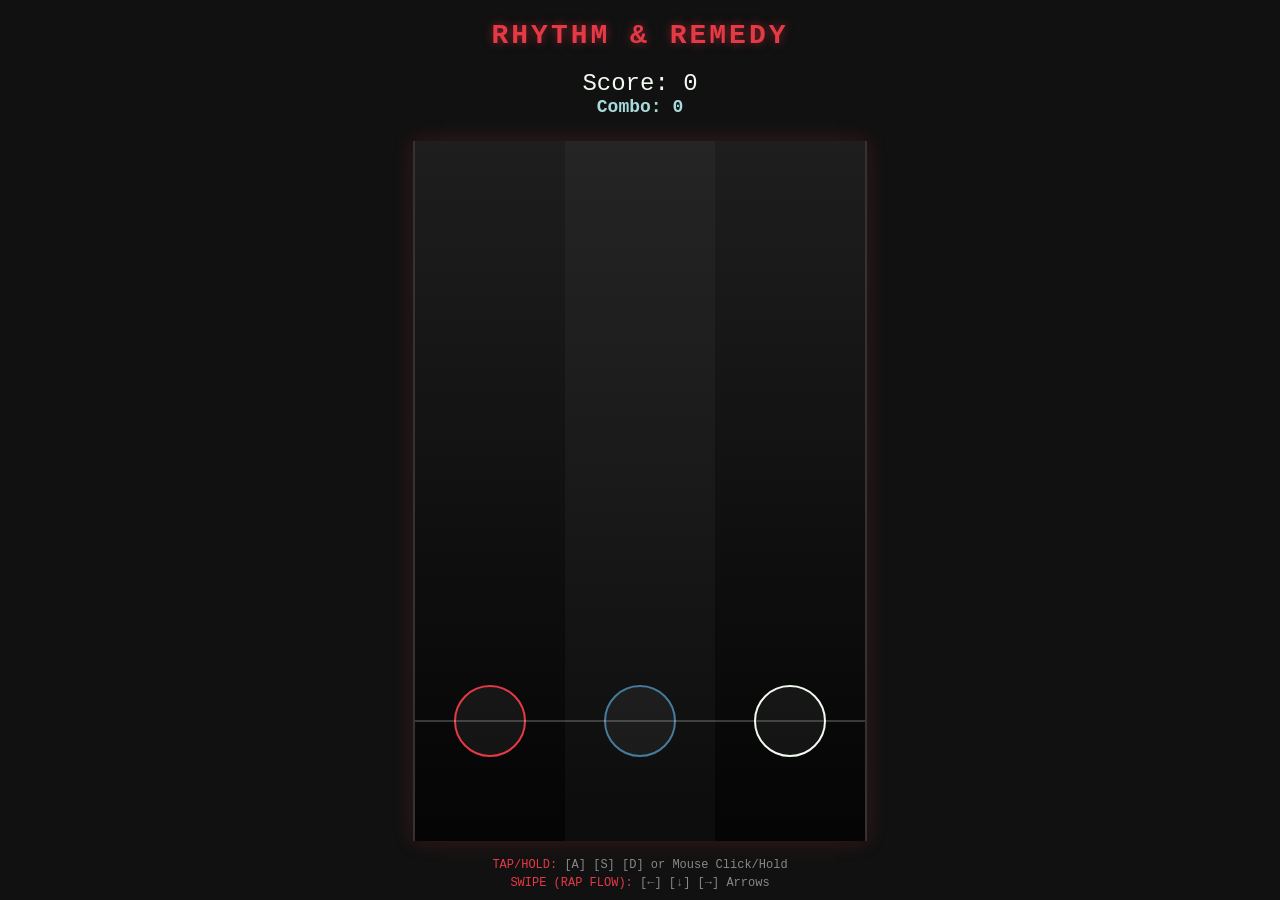
==== index.html @ 5e7a4c92 "Add initial HTML structure for Rhythm & Remedy game" ====
<!DOCTYPE html>
<html lang="en">
<head>
    <meta charset="UTF-8">
    <meta name="viewport" content="width=device-width, initial-scale=1.0">
    <title>Rhythm & Remedy</title>
    <style>
        body {
            background-color: #111;
            color: #fff;
            font-family: 'Courier New', monospace;
            text-align: center;
            margin: 0;
            padding: 0;
            overflow: hidden;
            user-select: none;
        }
        #gameCanvas {
            background: linear-gradient(180deg, #1a1a1a 0%, #000 100%);
            margin: 20px auto 0;
            display: block;
            border-left: 2px solid #333;
            border-right: 2px solid #333;
            box-shadow: 0 0 20px rgba(230, 57, 70, 0.2);
        }
        h1 { 
            color: #e63946; 
            margin-top: 20px; 
            font-size: 28px; 
            text-transform: uppercase; 
            letter-spacing: 3px;
            text-shadow: 0 0 10px rgba(230, 57, 70, 0.5);
        }
        #scoreDisplay { font-size: 24px; margin-top: 10px; color: #f1faee; }
        #comboDisplay { font-size: 18px; color: #a8dadc; height: 24px; font-weight: bold; }
        .controls { color: #888; font-size: 12px; margin-top: 15px; line-height: 1.5;}
        .controls span { color: #e63946; }
    </style>
</head>
<body>

    <h1>Rhythm & Remedy</h1>
    <div id="scoreDisplay">Score: 0</div>
    <div id="comboDisplay">Combo: 0</div>
    <canvas id="gameCanvas" width="450" height="700"></canvas>
    <div class="controls">
        <span>TAP/HOLD:</span> [A] [S] [D] or Mouse Click/Hold<br>
        <span>SWIPE (RAP FLOW):</span> [←] [↓] [→] Arrows
    </div>

    <script>
        const canvas = document.getElementById('gameCanvas');
        const ctx = canvas.getContext('2d');
        
        const laneWidth = canvas.width / 3;
        const hitLineY = canvas.height - 120;

        // Game State
        let score = 0;
        let combo = 0;
        let notes = [];
        let gameSpeed = 4;

        // Lanes Configuration
        const lanes = [
            { x: 0, color: '#e63946', tapKey: 'a', swipeKey: 'arrowleft', keyPressed: false }, 
            { x: laneWidth, color: '#457b9d', tapKey: 's', swipeKey: 'arrowdown', keyPressed: false }, 
            { x: laneWidth * 2, color: '#f1faee', tapKey: 'd', swipeKey: 'arrowright', keyPressed: false }
        ];

        // Spawner logic
        let spawnCounter = 0;
        let noteSequence = ['tap', 'tap', 'hold', 'swipe', 'tap', 'swipe', 'tap', 'hold'];
        let seqIndex = 0;

        function spawnNote() {
            let laneIndex = Math.floor(Math.random() * 3);
            let type = noteSequence[seqIndex % noteSequence.length];
            seqIndex++;

            let note = {
                lane: laneIndex,
                y: -50,
                width: laneWidth,
                height: 30,
                type: type,
                hit: false,
                missed: false,
                holding: false,
                holdProgress: 0,
                holdDuration: type === 'hold' ? 120 : 0, // frames to hold
                swipeHit: false
            };
            notes.push(note);
        }

        // Input Handling
        document.addEventListener('keydown', (e) => {
            let key = e.key.toLowerCase();
            
            for (let i = 0; i < lanes.length; i++) {
                if (key === lanes[i].tapKey && !lanes[i].keyPressed) {
                    lanes[i].keyPressed = true;
                    checkHit(i, 'tap');
                }
                if (key === lanes[i].swipeKey) {
                    checkHit(i, 'swipe');
                }
            }
        });

        document.addEventListener('keyup', (e) => {
            let key = e.key.toLowerCase();
            for (let i = 0; i < lanes.length; i++) {
                if (key === lanes[i].tapKey) {
                    lanes[i].keyPressed = false;
                    // Release hold notes
                    for (let n of notes) {
                        if (n.lane === i && n.type === 'hold' && n.holding) {
                            if (n.holdProgress < n.holdDuration) {
                                n.missed = true; // Released too early
                                combo = 0;
                                updateUI();
                            }
                            n.holding = false;
                        }
                    }
                }
            }
        });

        // Mouse support for Tap & Hold
        let mouseDown = false;
        canvas.addEventListener('mousedown', (e) => {
            mouseDown = true;
            let rect = canvas.getBoundingClientRect();
            let x = e.clientX - rect.left;
            let laneIndex = Math.floor(x / laneWidth);
            lanes[laneIndex].keyPressed = true;
            checkHit(laneIndex, 'tap');
        });

        canvas.addEventListener('mouseup', () => {
            mouseDown = false;
            for (let i = 0; i < lanes.length; i++) {
                lanes[i].keyPressed = false;
                for (let n of notes) {
                    if (n.lane === i && n.type === 'hold' && n.holding) {
                        if (n.holdProgress < n.holdDuration) {
                            n.missed = true;
                            combo = 0;
                            updateUI();
                        }
                        n.holding = false;
                    }
                }
            }
        });

        function checkHit(laneIndex, inputType) {
            for (let i = 0; i < notes.length; i++) {
                let n = notes[i];
                if (n.lane === laneIndex && !n.hit && !n.missed) {
                    // Check if note is near the hit line
                    if (n.y > hitLineY - 50 && n.y < hitLineY + 40) {
                        if (inputType === 'tap' && (n.type === 'tap' || n.type === 'hold')) {
                            n.hit = true;
                            if (n.type === 'hold') {
                                n.holding = true; // Start holding
                                n.hit = false; // Not fully hit yet
                            } else {
                                addScore();
                            }
                            return;
                        }
                        if (inputType === 'swipe' && n.type === 'swipe') {
                            n.hit = true;
                            n.swipeHit = true;
                            addScore();
                            return;
                        }
                    }
                }
            }
        }

        function addScore() {
            score += 10 * (1 + Math.floor(combo / 10));
            combo++;
            updateUI();
        }

        function updateUI() {
            document.getElementById('scoreDisplay').innerText = "Score: " + score;
            document.getElementById('comboDisplay').innerText = combo > 0 ? "Combo: " + combo : "";
        }

        // Game Loop
        function update() {
            // Clear canvas
            ctx.clearRect(0, 0, canvas.width, canvas.height);

            // Draw Lanes & Hit Areas
            for (let i = 0; i < lanes.length; i++) {
                // Lane backgrounds
                ctx.fillStyle = i % 2 === 0 ? 'rgba(255,255,255,0.02)' : 'rgba(255,255,255,0.05)';
                ctx.fillRect(lanes[i].x, 0, laneWidth, canvas.height);
                
                // Hit circles
                ctx.beginPath();
                ctx.arc(lanes[i].x + laneWidth/2, hitLineY, 35, 0, 2 * Math.PI);
                ctx.fillStyle = lanes[i].keyPressed ? lanes[i].color : 'rgba(255,255,255,0.05)';
                ctx.fill();
                ctx.lineWidth = 2;
                ctx.strokeStyle = lanes[i].color;
                ctx.stroke();
            }

            // Draw Hit Line
            ctx.strokeStyle = 'rgba(255, 255, 255, 0.2)';
            ctx.beginPath();
            ctx.moveTo(0, hitLineY);
            ctx.lineTo(canvas.width, hitLineY);
            ctx.stroke();

            // Spawn Notes logic
            spawnCounter++;
            if (spawnCounter > 50) {
                spawnNote();
                spawnCounter = 0;
            }

            // Update Notes
            for (let i = notes.length - 1; i >= 0; i--) {
                let n = notes[i];
                if(!n.holding) n.y += gameSpeed;

                let currentLane = lanes[n.lane];

                // Handle Holding logic
                if (n.holding) {
                    n.holdProgress++;
                    if (n.holdProgress >= n.holdDuration) {
                        n.hit = true; // Successfully held to the end
                        addScore();
                    }
                }

                // Draw Notes based on type
                if (!n.hit && !n.missed) {
                    if (n.type === 'tap') {
                        ctx.fillStyle = currentLane.color;
                        ctx.fillRect(n.x + 20, n.y, n.width - 40, n.height);
                    } 
                    else if (n.type === 'swipe') {
                        // Draw as an arrow/lightning bolt
                        ctx.fillStyle = '#ff00ff'; // Neon magenta for rap flows
                        ctx.beginPath();
                        ctx.moveTo(n.x + laneWidth/2, n.y);
                        ctx.lineTo(n.x + laneWidth/2 + 20, n.y + n.height/2);
                        ctx.lineTo(n.x + laneWidth/2, n.y + n.height);
                        ctx.lineTo(n.x + laneWidth/2 - 20, n.y + n.height/2);
                        ctx.closePath();
                        ctx.fill();
                    }
                    else if (n.type === 'hold') {
                        let tailHeight = n.holdDuration * gameSpeed;
                        // Draw tail
                        ctx.fillStyle = currentLane.color + '80'; // Add transparency
                        ctx.fillRect(n.x + 30, n.y, n.width - 60, tailHeight);
                        // Draw head of the hold note
                        ctx.fillStyle = currentLane.color;
                        ctx.fillRect(n.x + 20, n.y, n.width - 40, n.height);
                        
                        // If holding, shrink the tail visually
                        if (n.holding) {
                             ctx.fillStyle = 'rgba(0, 0, 0, 0.5)';
                             ctx.fillRect(n.x + 30, n.y, n.width - 60, n.holdProgress * gameSpeed);
                        }
                    }
                }

                // Missed note (passed the line without being hit/held)
                if (n.y > canvas.height && !n.hit && !n.missed) {
                    n.missed = true;
                    combo = 0;
                    updateUI();
                }
                
                // Clean up notes
                if (n.hit || n.missed) {
                    notes.splice(i, 1);
                }
            }
        }

        function gameLoop() {
            update();
            requestAnimationFrame(gameLoop);
        }

        gameLoop();
    </script>
</body>
</html>
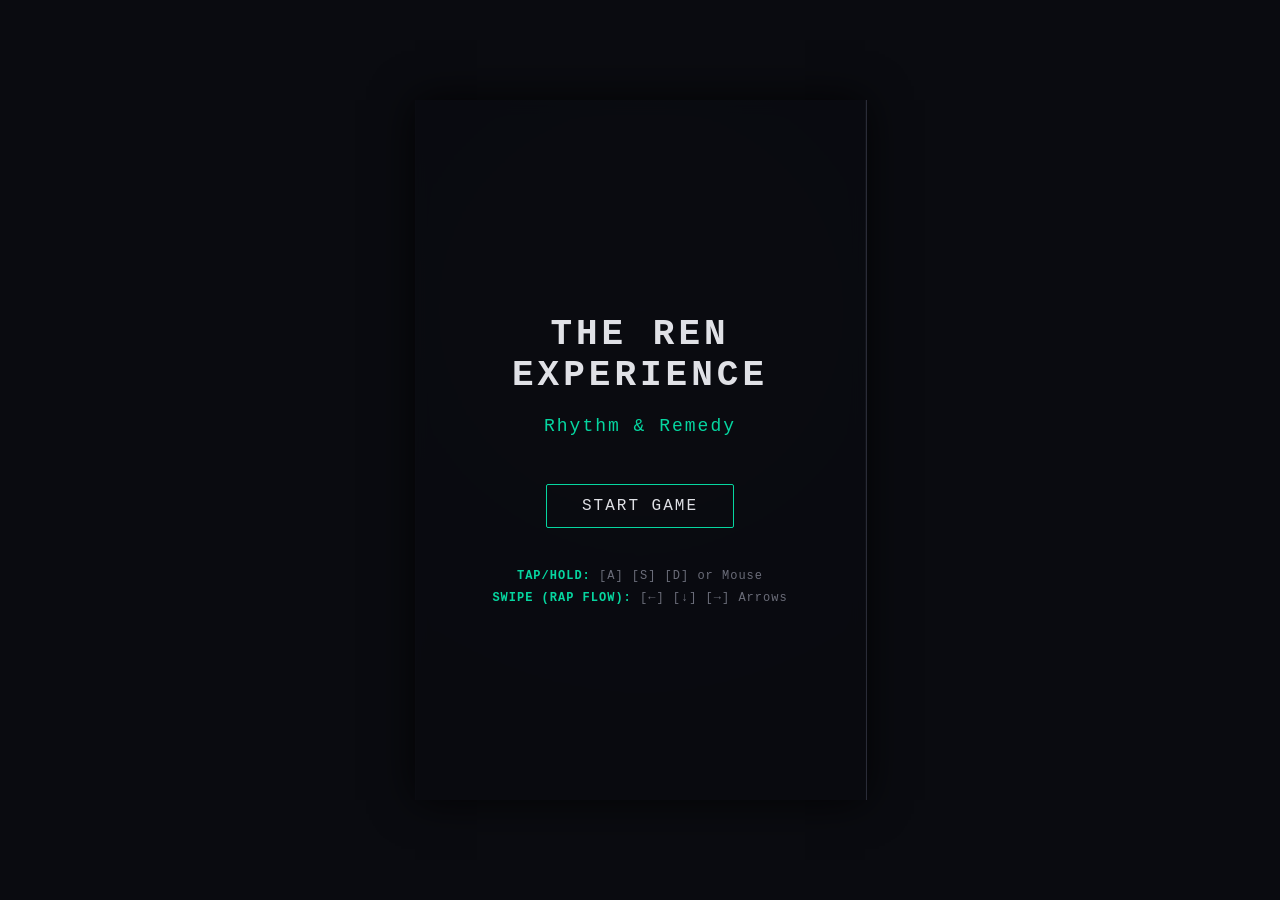
==== commit 9088e65d: "Revamp game interface and mechanics Updated the title and styles for the game interface. Enhanced th" ====
--- a/index.html
+++ b/index.html
@@ -3,49 +3,201 @@
 <head>
     <meta charset="UTF-8">
     <meta name="viewport" content="width=device-width, initial-scale=1.0">
-    <title>Rhythm & Remedy</title>
+    <title>The REN Experience</title>
     <style>
+        :root {
+            --bg-dark: #0a0b10;
+            --bg-panel: #14151c;
+            --text-main: #e0e1e6;
+            --text-muted: #6b6d7a;
+            --accent-crimson: #e63946;
+            --accent-cyan: #06d6a0;
+            --accent-purple: #b388ff;
+            --border-subtle: #2a2c38;
+            --glow-crimson: rgba(230, 57, 70, 0.6);
+            --glow-cyan: rgba(6, 214, 160, 0.6);
+        }
+
         body {
-            background-color: #111;
-            color: #fff;
-            font-family: 'Courier New', monospace;
+            background-color: var(--bg-dark);
+            color: var(--text-main);
+            font-family: 'Segoe UI', 'Courier New', monospace;
             text-align: center;
             margin: 0;
             padding: 0;
             overflow: hidden;
             user-select: none;
-        }
+            display: flex;
+            justify-content: center;
+            align-items: center;
+            min-height: 100vh;
+        }
+
+        #gameContainer {
+            position: relative;
+            width: 450px;
+            height: 700px;
+            box-shadow: 0 0 40px rgba(0, 0, 0, 0.8);
+        }
+
         #gameCanvas {
-            background: linear-gradient(180deg, #1a1a1a 0%, #000 100%);
-            margin: 20px auto 0;
+            background: radial-gradient(circle at 50% 30%, #1a1c25 0%, #0a0b10 80%);
+            margin: 0 auto;
             display: block;
-            border-left: 2px solid #333;
-            border-right: 2px solid #333;
-            box-shadow: 0 0 20px rgba(230, 57, 70, 0.2);
-        }
+            border-left: 1px solid var(--border-subtle);
+            border-right: 1px solid var(--border-subtle);
+        }
+        
+        .overlay {
+            position: absolute;
+            top: 0;
+            left: 0;
+            width: 100%;
+            height: 100%;
+            background: rgba(10, 11, 16, 0.95);
+            backdrop-filter: blur(8px);
+            display: flex;
+            flex-direction: column;
+            justify-content: center;
+            align-items: center;
+            z-index: 10;
+        }
+        .hidden { display: none !important; }
+
         h1 { 
-            color: #e63946; 
-            margin-top: 20px; 
-            font-size: 28px; 
+            color: var(--text-main); 
+            font-size: 36px; 
             text-transform: uppercase; 
-            letter-spacing: 3px;
-            text-shadow: 0 0 10px rgba(230, 57, 70, 0.5);
-        }
-        #scoreDisplay { font-size: 24px; margin-top: 10px; color: #f1faee; }
-        #comboDisplay { font-size: 18px; color: #a8dadc; height: 24px; font-weight: bold; }
-        .controls { color: #888; font-size: 12px; margin-top: 15px; line-height: 1.5;}
-        .controls span { color: #e63946; }
+            letter-spacing: 4px;
+            margin-bottom: 5px;
+            font-weight: 800;
+        }
+        h2 { color: var(--accent-cyan); font-size: 18px; margin-bottom: 40px; font-weight: 300; letter-spacing: 2px; }
+        h3 { color: var(--text-main); margin: 0 0 5px 0; font-size: 18px; font-weight: 600; }
+
+        .btn {
+            background-color: transparent;
+            color: var(--text-main);
+            border: 1px solid var(--accent-cyan);
+            padding: 12px 35px;
+            font-size: 16px;
+            font-family: inherit;
+            cursor: pointer;
+            margin: 8px;
+            text-transform: uppercase;
+            letter-spacing: 2px;
+            transition: all 0.2s ease;
+            border-radius: 2px;
+        }
+        .btn:hover { 
+            background-color: var(--accent-cyan); 
+            color: var(--bg-dark); 
+            box-shadow: 0 0 15px var(--glow-cyan);
+        }
+        .btn.danger { border-color: var(--accent-crimson); }
+        .btn.danger:hover { 
+            background-color: var(--accent-crimson); 
+            color: var(--text-main);
+            box-shadow: 0 0 15px var(--glow-crimson);
+        }
+
+        .song-card {
+            border: 1px solid var(--border-subtle);
+            padding: 15px 25px;
+            margin: 8px;
+            cursor: pointer;
+            width: 280px;
+            background: rgba(255,255,255,0.02);
+            transition: all 0.2s ease;
+            border-radius: 4px;
+            text-align: left;
+        }
+        .song-card:hover { 
+            border-color: var(--accent-crimson); 
+            background: rgba(230, 57, 70, 0.05);
+            transform: translateY(-2px);
+        }
+        .song-card p { margin: 0; color: var(--text-muted); font-size: 12px; letter-spacing: 1px; }
+
+        #pauseBtn {
+            position: absolute;
+            top: 15px;
+            right: 15px;
+            z-index: 5;
+            background: rgba(0,0,0,0.6);
+            border: 1px solid var(--border-subtle);
+            color: var(--text-muted);
+            padding: 5px 12px;
+            cursor: pointer;
+            font-family: inherit;
+            font-size: 12px;
+            border-radius: 2px;
+        }
+        #pauseBtn:hover { color: var(--text-main); border-color: var(--text-muted); }
+
+        .controls { color: var(--text-muted); font-size: 12px; margin-top: 30px; line-height: 1.8; letter-spacing: 1px;}
+        .controls span { color: var(--accent-cyan); font-weight: bold; }
+
+        #hud { position: absolute; top: 15px; left: 0; width: 100%; pointer-events: none; z-index: 4; text-align: left; padding-left: 15px; }
+        #scoreDisplay { font-size: 22px; color: var(--text-main); font-weight: 600; text-shadow: 0 2px 4px rgba(0,0,0,0.8); }
+        #comboDisplay { font-size: 16px; color: var(--accent-crimson); height: 20px; font-weight: bold; text-shadow: 0 2px 4px rgba(0,0,0,0.8); }
     </style>
 </head>
 <body>
 
-    <h1>Rhythm & Remedy</h1>
-    <div id="scoreDisplay">Score: 0</div>
-    <div id="comboDisplay">Combo: 0</div>
-    <canvas id="gameCanvas" width="450" height="700"></canvas>
-    <div class="controls">
-        <span>TAP/HOLD:</span> [A] [S] [D] or Mouse Click/Hold<br>
-        <span>SWIPE (RAP FLOW):</span> [←] [↓] [→] Arrows
+    <div id="gameContainer">
+        <div id="hud" class="hidden">
+            <div id="scoreDisplay">Score: 0</div>
+            <div id="comboDisplay">Combo: 0</div>
+        </div>
+        <button id="pauseBtn" class="hidden">|| PAUSE</button>
+
+        <canvas id="gameCanvas" width="450" height="700"></canvas>
+
+        <!-- Main Menu -->
+        <div id="mainMenu" class="overlay">
+            <h1>The REN Experience</h1>
+            <h2>Rhythm & Remedy</h2>
+            <button class="btn" onclick="showSongSelect()">Start Game</button>
+            <div class="controls">
+                <span>TAP/HOLD:</span> [A] [S] [D] or Mouse<br>
+                <span>SWIPE (RAP FLOW):</span> [←] [↓] [→] Arrows
+            </div>
+        </div>
+
+        <!-- Song Select -->
+        <div id="songSelect" class="overlay hidden">
+            <h1>Select Track</h1>
+            <div class="song-card" onclick="startGame('chalk', 'Chalk Outlines', 2, 30)">
+                <h3>Chalk Outlines</h3>
+                <p>Difficulty: Easy | Tempo: Slow</p>
+            </div>
+            <div class="song-card" onclick="startGame('money', 'Money Game Pt 2', 4, 50)">
+                <h3>Money Game Pt 2</h3>
+                <p>Difficulty: Medium | Tempo: Mid</p>
+            </div>
+            <div class="song-card" onclick="startGame('sickboi', 'Sick Boi', 6, 70)">
+                <h3>Sick Boi</h3>
+                <p>Difficulty: Extreme | Tempo: Fast</p>
+            </div>
+            <button class="btn danger" onclick="showMainMenu()">Back</button>
+        </div>
+
+        <!-- Pause Menu -->
+        <div id="pauseMenu" class="overlay hidden">
+            <h1>Paused</h1>
+            <button class="btn" onclick="resumeGame()">Resume</button>
+            <button class="btn danger" onclick="quitToMenu()">Quit to Menu</button>
+        </div>
+
+        <!-- Results Screen -->
+        <div id="resultsMenu" class="overlay hidden">
+            <h1>Track Complete</h1>
+            <h2 id="resultsSongName"></h2>
+            <h2 id="finalScore" style="color: var(--text-main); font-size: 32px; margin-bottom: 30px;">Score: 0</h2>
+            <button class="btn" onclick="showSongSelect()">Play Another</button>
+            <button class="btn danger" onclick="showMainMenu()">Main Menu</button>
+        </div>
     </div>
 
     <script>
@@ -55,22 +207,27 @@
         const laneWidth = canvas.width / 3;
         const hitLineY = canvas.height - 120;
 
-        // Game State
+        // Game State Variables
+        let gameState = 'MENU';
         let score = 0;
         let combo = 0;
         let notes = [];
-        let gameSpeed = 4;
-
+        let fallSpeed = 4;
+        let spawnRate = 45;
+        let currentSongName = "";
+        let songTimer = 0;
+        let songDuration = 600; // 10 seconds at 60fps
+        let spawnCounter = 0;
+        
         // Lanes Configuration
         const lanes = [
-            { x: 0, color: '#e63946', tapKey: 'a', swipeKey: 'arrowleft', keyPressed: false }, 
-            { x: laneWidth, color: '#457b9d', tapKey: 's', swipeKey: 'arrowdown', keyPressed: false }, 
-            { x: laneWidth * 2, color: '#f1faee', tapKey: 'd', swipeKey: 'arrowright', keyPressed: false }
+            { color: '#e63946', glow: 'rgba(230, 57, 70, 0.4)', tapKey: 'a', swipeKey: 'arrowleft', keyPressed: false }, 
+            { color: '#06d6a0', glow: 'rgba(6, 214, 160, 0.4)', tapKey: 's', swipeKey: 'arrowdown', keyPressed: false }, 
+            { color: '#ffd166', glow: 'rgba(255, 209, 102, 0.4)', tapKey: 'd', swipeKey: 'arrowright', keyPressed: false }
         ];
 
-        // Spawner logic
-        let spawnCounter = 0;
-        let noteSequence = ['tap', 'tap', 'hold', 'swipe', 'tap', 'swipe', 'tap', 'hold'];
+        const laneXPositions = [0, laneWidth, laneWidth * 2];
+        const noteSequence = ['tap', 'tap', 'hold', 'swipe', 'tap', 'swipe', 'tap', 'hold'];
         let seqIndex = 0;
 
         function spawnNote() {
@@ -78,8 +235,9 @@
             let type = noteSequence[seqIndex % noteSequence.length];
             seqIndex++;
 
-            let note = {
+            notes.push({
                 lane: laneIndex,
+                x: laneXPositions[laneIndex],
                 y: -50,
                 width: laneWidth,
                 height: 30,
@@ -88,14 +246,80 @@
                 missed: false,
                 holding: false,
                 holdProgress: 0,
-                holdDuration: type === 'hold' ? 120 : 0, // frames to hold
-                swipeHit: false
-            };
-            notes.push(note);
-        }
-
-        // Input Handling
+                holdDuration: type === 'hold' ? 120 : 0
+            });
+        }
+
+        // --- UI NAVIGATION ---
+        function showMainMenu() {
+            hideAllOverlays();
+            document.getElementById('mainMenu').classList.remove('hidden');
+            gameState = 'MENU';
+        }
+        
+        function showSongSelect() {
+            hideAllOverlays();
+            document.getElementById('songSelect').classList.remove('hidden');
+            gameState = 'MENU';
+        }
+        
+        function startGame(songId, name, speed, spawnT) {
+            currentSongName = name;
+            score = 0;
+            combo = 0;
+            notes = [];
+            songTimer = 0;
+            spawnCounter = 0;
+            seqIndex = 0;
+            fallSpeed = speed;
+            spawnRate = spawnT;
+            songDuration = 600; // Fixed 10 seconds playtime
+            
+            hideAllOverlays();
+            document.getElementById('hud').classList.remove('hidden');
+            document.getElementById('pauseBtn').classList.remove('hidden');
+            gameState = 'PLAYING';
+            updateUI();
+        }
+        
+        function pauseGame() {
+            if (gameState !== 'PLAYING') return;
+            gameState = 'PAUSED';
+            hideAllOverlays();
+            document.getElementById('pauseMenu').classList.remove('hidden');
+        }
+        
+        function resumeGame() {
+            gameState = 'PLAYING';
+            hideAllOverlays();
+        }
+        
+        function quitToMenu() {
+            gameState = 'MENU';
+            document.getElementById('hud').classList.add('hidden');
+            document.getElementById('pauseBtn').classList.add('hidden');
+            showSongSelect();
+        }
+        
+        function endGame() {
+            gameState = 'MENU';
+            document.getElementById('hud').classList.add('hidden');
+            document.getElementById('pauseBtn').classList.add('hidden');
+            document.getElementById('resultsSongName').innerText = currentSongName;
+            document.getElementById('finalScore').innerText = "Score: " + score;
+            hideAllOverlays();
+            document.getElementById('resultsMenu').classList.remove('hidden');
+        }
+
+        function hideAllOverlays() {
+            document.querySelectorAll('.overlay').forEach(el => el.classList.add('hidden'));
+        }
+
+        document.getElementById('pauseBtn').addEventListener('click', pauseGame);
+
+        // --- INPUT HANDLING ---
         document.addEventListener('keydown', (e) => {
+            if (gameState !== 'PLAYING') return;
             let key = e.key.toLowerCase();
             
             for (let i = 0; i < lanes.length; i++) {
@@ -107,6 +331,7 @@
                     checkHit(i, 'swipe');
                 }
             }
+            if (e.key === 'Escape') pauseGame();
         });
 
         document.addEventListener('keyup', (e) => {
@@ -114,11 +339,10 @@
             for (let i = 0; i < lanes.length; i++) {
                 if (key === lanes[i].tapKey) {
                     lanes[i].keyPressed = false;
-                    // Release hold notes
                     for (let n of notes) {
                         if (n.lane === i && n.type === 'hold' && n.holding) {
                             if (n.holdProgress < n.holdDuration) {
-                                n.missed = true; // Released too early
+                                n.missed = true;
                                 combo = 0;
                                 updateUI();
                             }
@@ -129,19 +353,18 @@
             }
         });
 
-        // Mouse support for Tap & Hold
-        let mouseDown = false;
         canvas.addEventListener('mousedown', (e) => {
-            mouseDown = true;
+            if (gameState !== 'PLAYING') return;
             let rect = canvas.getBoundingClientRect();
             let x = e.clientX - rect.left;
-            let laneIndex = Math.floor(x / laneWidth);
-            lanes[laneIndex].keyPressed = true;
-            checkHit(laneIndex, 'tap');
+            let laneIndex = Math.floor(x / (rect.width / 3));
+            if(laneIndex >= 0 && laneIndex < 3) {
+                lanes[laneIndex].keyPressed = true;
+                checkHit(laneIndex, 'tap');
+            }
         });
 
         canvas.addEventListener('mouseup', () => {
-            mouseDown = false;
             for (let i = 0; i < lanes.length; i++) {
                 lanes[i].keyPressed = false;
                 for (let n of notes) {
@@ -161,13 +384,12 @@
             for (let i = 0; i < notes.length; i++) {
                 let n = notes[i];
                 if (n.lane === laneIndex && !n.hit && !n.missed) {
-                    // Check if note is near the hit line
                     if (n.y > hitLineY - 50 && n.y < hitLineY + 40) {
                         if (inputType === 'tap' && (n.type === 'tap' || n.type === 'hold')) {
                             n.hit = true;
                             if (n.type === 'hold') {
-                                n.holding = true; // Start holding
-                                n.hit = false; // Not fully hit yet
+                                n.holding = true;
+                                n.hit = false;
                             } else {
                                 addScore();
                             }
@@ -175,7 +397,6 @@
                         }
                         if (inputType === 'swipe' && n.type === 'swipe') {
                             n.hit = true;
-                            n.swipeHit = true;
                             addScore();
                             return;
                         }
@@ -195,37 +416,43 @@
             document.getElementById('comboDisplay').innerText = combo > 0 ? "Combo: " + combo : "";
         }
 
-        // Game Loop
+        // --- GAME LOOP ---
         function update() {
+            songTimer++;
+            if (songTimer > songDuration) {
+                endGame();
+                return;
+            }
+
             // Clear canvas
             ctx.clearRect(0, 0, canvas.width, canvas.height);
 
             // Draw Lanes & Hit Areas
             for (let i = 0; i < lanes.length; i++) {
-                // Lane backgrounds
-                ctx.fillStyle = i % 2 === 0 ? 'rgba(255,255,255,0.02)' : 'rgba(255,255,255,0.05)';
-                ctx.fillRect(lanes[i].x, 0, laneWidth, canvas.height);
+                ctx.fillStyle = 'rgba(255,255,255,0.02)';
+                ctx.fillRect(laneXPositions[i], 0, laneWidth, canvas.height);
                 
-                // Hit circles
                 ctx.beginPath();
-                ctx.arc(lanes[i].x + laneWidth/2, hitLineY, 35, 0, 2 * Math.PI);
-                ctx.fillStyle = lanes[i].keyPressed ? lanes[i].color : 'rgba(255,255,255,0.05)';
+                ctx.arc(laneXPositions[i] + laneWidth/2, hitLineY, 32, 0, 2 * Math.PI);
+                ctx.fillStyle = lanes[i].keyPressed ? lanes[i].glow : 'rgba(255,255,255,0.02)';
                 ctx.fill();
+                
                 ctx.lineWidth = 2;
-                ctx.strokeStyle = lanes[i].color;
+                ctx.strokeStyle = lanes[i].keyPressed ? lanes[i].color : 'rgba(255,255,255,0.15)';
                 ctx.stroke();
             }
 
-            // Draw Hit Line
-            ctx.strokeStyle = 'rgba(255, 255, 255, 0.2)';
+            // Hit Line
+            ctx.strokeStyle = 'rgba(255, 255, 255, 0.1)';
+            ctx.lineWidth = 1;
             ctx.beginPath();
             ctx.moveTo(0, hitLineY);
             ctx.lineTo(canvas.width, hitLineY);
             ctx.stroke();
 
-            // Spawn Notes logic
+            // Spawn logic
             spawnCounter++;
-            if (spawnCounter > 50) {
+            if (spawnCounter > spawnRate) {
                 spawnNote();
                 spawnCounter = 0;
             }
@@ -233,61 +460,61 @@
             // Update Notes
             for (let i = notes.length - 1; i >= 0; i--) {
                 let n = notes[i];
-                if(!n.holding) n.y += gameSpeed;
+                if(!n.holding) n.y += fallSpeed;
 
                 let currentLane = lanes[n.lane];
-
-                // Handle Holding logic
+                let currentX = laneXPositions[n.lane];
+
                 if (n.holding) {
                     n.holdProgress++;
                     if (n.holdProgress >= n.holdDuration) {
-                        n.hit = true; // Successfully held to the end
+                        n.hit = true;
                         addScore();
                     }
                 }
 
-                // Draw Notes based on type
                 if (!n.hit && !n.missed) {
+                    ctx.shadowColor = currentLane.color;
+                    ctx.shadowBlur = 10;
+
                     if (n.type === 'tap') {
                         ctx.fillStyle = currentLane.color;
-                        ctx.fillRect(n.x + 20, n.y, n.width - 40, n.height);
+                        ctx.fillRect(currentX + 20, n.y, n.width - 40, n.height);
                     } 
                     else if (n.type === 'swipe') {
-                        // Draw as an arrow/lightning bolt
-                        ctx.fillStyle = '#ff00ff'; // Neon magenta for rap flows
+                        ctx.fillStyle = '#b388ff'; 
+                        ctx.shadowColor = '#b388ff';
+                        ctx.shadowBlur = 15;
                         ctx.beginPath();
-                        ctx.moveTo(n.x + laneWidth/2, n.y);
-                        ctx.lineTo(n.x + laneWidth/2 + 20, n.y + n.height/2);
-                        ctx.lineTo(n.x + laneWidth/2, n.y + n.height);
-                        ctx.lineTo(n.x + laneWidth/2 - 20, n.y + n.height/2);
+                        ctx.moveTo(currentX + laneWidth/2, n.y);
+                        ctx.lineTo(currentX + laneWidth/2 + 18, n.y + n.height/2);
+                        ctx.lineTo(currentX + laneWidth/2, n.y + n.height);
+                        ctx.lineTo(currentX + laneWidth/2 - 18, n.y + n.height/2);
                         ctx.closePath();
                         ctx.fill();
                     }
                     else if (n.type === 'hold') {
-                        let tailHeight = n.holdDuration * gameSpeed;
-                        // Draw tail
-                        ctx.fillStyle = currentLane.color + '80'; // Add transparency
-                        ctx.fillRect(n.x + 30, n.y, n.width - 60, tailHeight);
-                        // Draw head of the hold note
+                        let tailHeight = n.holdDuration * fallSpeed;
+                        ctx.fillStyle = currentLane.color + '40';
+                        ctx.fillRect(currentX + 30, n.y, n.width - 60, tailHeight);
+                        
                         ctx.fillStyle = currentLane.color;
-                        ctx.fillRect(n.x + 20, n.y, n.width - 40, n.height);
+                        ctx.fillRect(currentX + 20, n.y, n.width - 40, n.height);
                         
-                        // If holding, shrink the tail visually
                         if (n.holding) {
-                             ctx.fillStyle = 'rgba(0, 0, 0, 0.5)';
-                             ctx.fillRect(n.x + 30, n.y, n.width - 60, n.holdProgress * gameSpeed);
+                             ctx.fillStyle = 'rgba(0, 0, 0, 0.6)';
+                             ctx.fillRect(currentX + 30, n.y, n.width - 60, n.holdProgress * fallSpeed);
                         }
                     }
-                }
-
-                // Missed note (passed the line without being hit/held)
+                    ctx.shadowBlur = 0;
+                }
+
                 if (n.y > canvas.height && !n.hit && !n.missed) {
                     n.missed = true;
                     combo = 0;
                     updateUI();
                 }
                 
-                // Clean up notes
                 if (n.hit || n.missed) {
                     notes.splice(i, 1);
                 }
@@ -295,11 +522,15 @@
         }
 
         function gameLoop() {
-            update();
+            if (gameState === 'PLAYING') {
+                update();
+            }
             requestAnimationFrame(gameLoop);
         }
 
-        gameLoop();
+        // Initialize
+        showMainMenu();
+        requestAnimationFrame(gameLoop);
     </script>
 </body>
 </html>
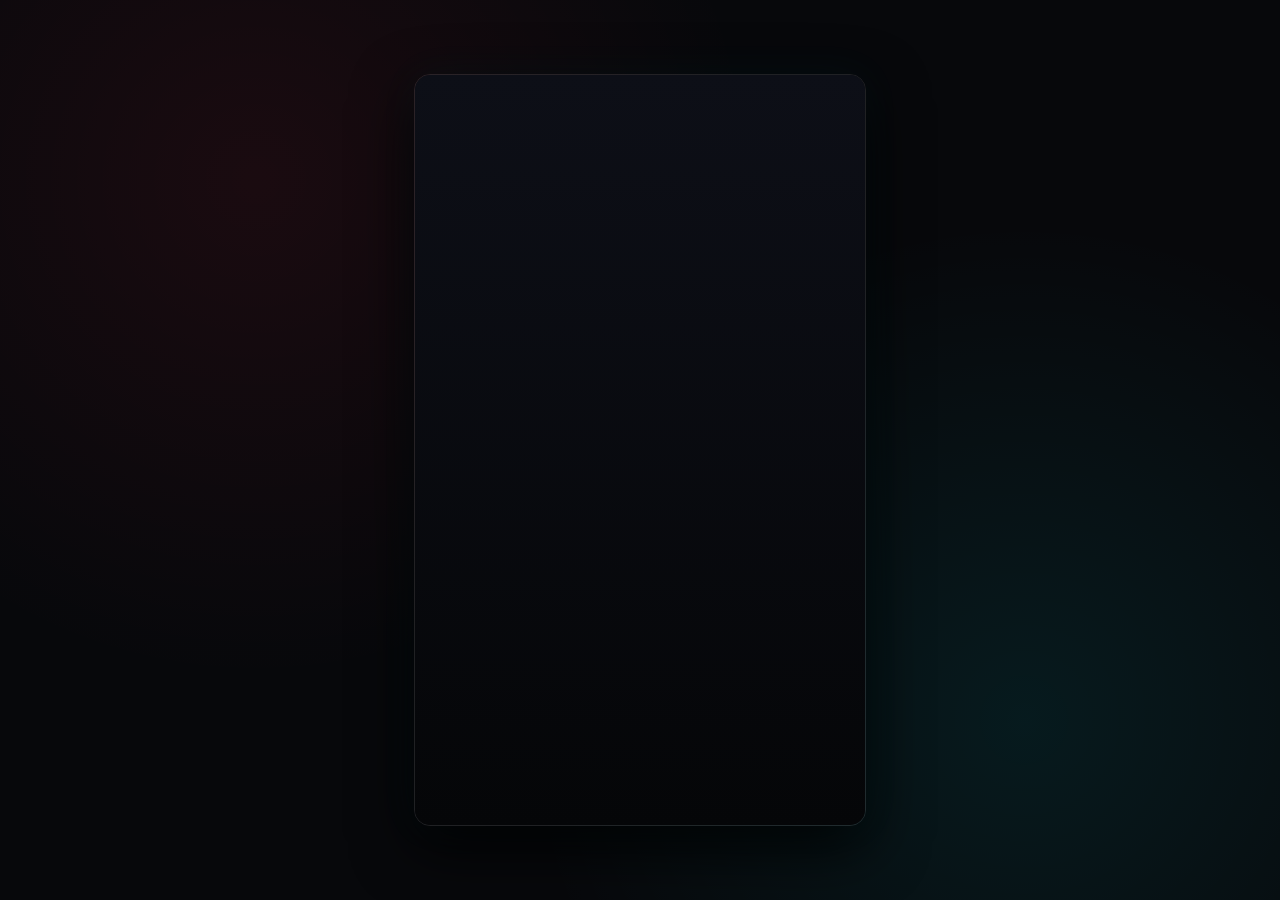
==== commit 9f0aa2df: "Enhance UI and update game layout Updated title and various style properties for improved UI. Adjust" ====
--- a/index.html
+++ b/index.html
@@ -3,25 +3,30 @@
 <head>
     <meta charset="UTF-8">
     <meta name="viewport" content="width=device-width, initial-scale=1.0">
-    <title>The REN Experience</title>
+    <title>The REN Experience - Engine & Chart Editor</title>
     <style>
         :root {
-            --bg-dark: #0a0b10;
-            --bg-panel: #14151c;
-            --text-main: #e0e1e6;
-            --text-muted: #6b6d7a;
-            --accent-crimson: #e63946;
-            --accent-cyan: #06d6a0;
+            --bg-dark: #07080b;
+            --bg-panel: rgba(18, 20, 28, 0.85);
+            --text-main: #f0f2f5;
+            --text-muted: #8b8f9e;
+            --accent-crimson: #ff2e4d;
+            --accent-cyan: #00f2fe;
             --accent-purple: #b388ff;
-            --border-subtle: #2a2c38;
-            --glow-crimson: rgba(230, 57, 70, 0.6);
-            --glow-cyan: rgba(6, 214, 160, 0.6);
+            --accent-gold: #ffbe0b;
+            --border-subtle: rgba(255, 255, 255, 0.1);
+            --glow-crimson: rgba(255, 46, 77, 0.5);
+            --glow-cyan: rgba(0, 242, 254, 0.5);
+            --glow-gold: rgba(255, 190, 11, 0.5);
         }
 
         body {
             background-color: var(--bg-dark);
+            background-image: 
+                radial-gradient(circle at 20% 20%, rgba(255, 46, 77, 0.08) 0%, transparent 40%),
+                radial-gradient(circle at 80% 80%, rgba(0, 242, 254, 0.08) 0%, transparent 40%);
             color: var(--text-main);
-            font-family: 'Segoe UI', 'Courier New', monospace;
+            font-family: 'Segoe UI', system-ui, -apple-system, sans-serif;
             text-align: center;
             margin: 0;
             padding: 0;
@@ -36,16 +41,17 @@
         #gameContainer {
             position: relative;
             width: 450px;
-            height: 700px;
-            box-shadow: 0 0 40px rgba(0, 0, 0, 0.8);
+            height: 750px;
+            border-radius: 16px;
+            overflow: hidden;
+            box-shadow: 0 20px 60px rgba(0, 0, 0, 0.9), 0 0 40px rgba(0, 242, 254, 0.05);
+            border: 1px solid var(--border-subtle);
         }
 
         #gameCanvas {
-            background: radial-gradient(circle at 50% 30%, #1a1c25 0%, #0a0b10 80%);
+            background: linear-gradient(180deg, #0d0f17 0%, #050608 100%);
             margin: 0 auto;
             display: block;
-            border-left: 1px solid var(--border-subtle);
-            border-right: 1px solid var(--border-subtle);
         }
         
         .overlay {
@@ -54,483 +60,186 @@
             left: 0;
             width: 100%;
             height: 100%;
-            background: rgba(10, 11, 16, 0.95);
-            backdrop-filter: blur(8px);
+            background: rgba(7, 8, 11, 0.88);
+            backdrop-filter: blur(12px);
+            -webkit-backdrop-filter: blur(12px);
             display: flex;
             flex-direction: column;
             justify-content: center;
             align-items: center;
             z-index: 10;
         }
+        
         .hidden { display: none !important; }
 
         h1 { 
             color: var(--text-main); 
-            font-size: 36px; 
+            font-size: 28px; 
             text-transform: uppercase; 
-            letter-spacing: 4px;
-            margin-bottom: 5px;
-            font-weight: 800;
-        }
-        h2 { color: var(--accent-cyan); font-size: 18px; margin-bottom: 40px; font-weight: 300; letter-spacing: 2px; }
-        h3 { color: var(--text-main); margin: 0 0 5px 0; font-size: 18px; font-weight: 600; }
+            letter-spacing: 5px;
+            margin: 0 0 4px 0;
+            font-weight: 900;
+            text-shadow: 0 0 20px var(--glow-cyan);
+            background: linear-gradient(135deg, #fff 0%, #8b8f9e 100%);
+            -webkit-background-clip: text;
+            -webkit-text-fill-color: transparent;
+        }
+
+        h2 { 
+            color: var(--accent-cyan); 
+            font-size: 13px; 
+            margin-bottom: 25px; 
+            font-weight: 500; 
+            letter-spacing: 3px; 
+            text-transform: uppercase;
+        }
 
         .btn {
-            background-color: transparent;
+            background: linear-gradient(135deg, rgba(255,255,255,0.05) 0%, rgba(255,255,255,0.01) 100%);
             color: var(--text-main);
             border: 1px solid var(--accent-cyan);
-            padding: 12px 35px;
-            font-size: 16px;
+            padding: 12px 30px;
+            font-size: 13px;
+            font-weight: 700;
             font-family: inherit;
             cursor: pointer;
-            margin: 8px;
+            margin: 6px;
             text-transform: uppercase;
             letter-spacing: 2px;
-            transition: all 0.2s ease;
-            border-radius: 2px;
-        }
+            transition: all 0.25s cubic-bezier(0.4, 0, 0.2, 1);
+            border-radius: 4px;
+            box-shadow: 0 4px 15px rgba(0,0,0,0.3);
+        }
+
         .btn:hover { 
-            background-color: var(--accent-cyan); 
+            background: var(--accent-cyan); 
             color: var(--bg-dark); 
-            box-shadow: 0 0 15px var(--glow-cyan);
-        }
+            box-shadow: 0 0 25px var(--glow-cyan);
+            transform: translateY(-2px);
+        }
+
         .btn.danger { border-color: var(--accent-crimson); }
         .btn.danger:hover { 
-            background-color: var(--accent-crimson); 
+            background: var(--accent-crimson); 
             color: var(--text-main);
-            box-shadow: 0 0 15px var(--glow-crimson);
+            box-shadow: 0 0 25px var(--glow-crimson);
+        }
+
+        .btn.purple { border-color: var(--accent-purple); }
+        .btn.purple:hover { 
+            background: var(--accent-purple); 
+            color: var(--bg-dark);
+            box-shadow: 0 0 25px rgba(179, 136, 255, 0.6);
         }
 
         .song-card {
             border: 1px solid var(--border-subtle);
-            padding: 15px 25px;
-            margin: 8px;
+            padding: 14px 18px;
+            margin: 6px 0;
             cursor: pointer;
-            width: 280px;
-            background: rgba(255,255,255,0.02);
-            transition: all 0.2s ease;
-            border-radius: 4px;
+            width: 300px;
+            background: var(--bg-panel);
+            transition: all 0.25s ease;
+            border-radius: 8px;
             text-align: left;
-        }
+            display: flex;
+            justify-content: space-between;
+            align-items: center;
+        }
+
         .song-card:hover { 
-            border-color: var(--accent-crimson); 
-            background: rgba(230, 57, 70, 0.05);
-            transform: translateY(-2px);
-        }
-        .song-card p { margin: 0; color: var(--text-muted); font-size: 12px; letter-spacing: 1px; }
+            border-color: var(--accent-cyan); 
+            background: rgba(0, 242, 254, 0.08);
+            transform: translateX(3px);
+        }
+
+        .song-card h3 { color: var(--text-main); margin: 0 0 4px 0; font-size: 15px; font-weight: 700; }
+        .song-card p { margin: 0; color: var(--text-muted); font-size: 11px; letter-spacing: 1px; }
 
         #pauseBtn {
             position: absolute;
-            top: 15px;
-            right: 15px;
+            top: 20px;
+            right: 20px;
             z-index: 5;
-            background: rgba(0,0,0,0.6);
+            background: rgba(18, 20, 28, 0.6);
             border: 1px solid var(--border-subtle);
             color: var(--text-muted);
-            padding: 5px 12px;
+            padding: 6px 14px;
             cursor: pointer;
             font-family: inherit;
+            font-size: 11px;
+            letter-spacing: 1.5px;
+            font-weight: 700;
+            border-radius: 20px;
+            backdrop-filter: blur(4px);
+        }
+
+        .controls { 
+            color: var(--text-muted); 
+            font-size: 11px; 
+            margin-top: 25px; 
+            line-height: 2; 
+            letter-spacing: 1.5px;
+            background: rgba(255, 255, 255, 0.02);
+            padding: 10px 18px;
+            border-radius: 8px;
+            border: 1px solid rgba(255, 255, 255, 0.04);
+        }
+
+        .controls span { color: var(--accent-cyan); font-weight: 700; }
+
+        #hud { 
+            position: absolute; 
+            top: 20px; 
+            left: 20px; 
+            pointer-events: none; 
+            z-index: 4; 
+            text-align: left; 
+        }
+
+        #scoreDisplay { font-size: 26px; color: var(--text-main); font-weight: 800; }
+        #comboDisplay { font-size: 14px; color: var(--accent-gold); height: 20px; font-weight: 700; text-transform: uppercase; }
+
+        /* Charting Editor HUD overlay */
+        #editorOverlay {
+            position: absolute;
+            bottom: 10px;
+            left: 10px;
+            right: 10px;
+            z-index: 20;
+            background: var(--bg-panel);
+            border: 1px solid var(--border-subtle);
+            padding: 12px;
+            border-radius: 8px;
+            display: flex;
+            flex-direction: column;
+            gap: 8px;
             font-size: 12px;
-            border-radius: 2px;
-        }
-        #pauseBtn:hover { color: var(--text-main); border-color: var(--text-muted); }
-
-        .controls { color: var(--text-muted); font-size: 12px; margin-top: 30px; line-height: 1.8; letter-spacing: 1px;}
-        .controls span { color: var(--accent-cyan); font-weight: bold; }
-
-        #hud { position: absolute; top: 15px; left: 0; width: 100%; pointer-events: none; z-index: 4; text-align: left; padding-left: 15px; }
-        #scoreDisplay { font-size: 22px; color: var(--text-main); font-weight: 600; text-shadow: 0 2px 4px rgba(0,0,0,0.8); }
-        #comboDisplay { font-size: 16px; color: var(--accent-crimson); height: 20px; font-weight: bold; text-shadow: 0 2px 4px rgba(0,0,0,0.8); }
+        }
+
+        .editor-row { display: flex; justify-content: space-between; align-items: center; }
+        textarea#exportArea {
+            width: 95%;
+            height: 80px;
+            background: #000;
+            color: var(--accent-cyan);
+            border: 1px solid var(--border-subtle);
+            font-family: monospace;
+            font-size: 10px;
+            resize: none;
+            margin-top: 5px;
+        }
     </style>
 </head>
 <body>
 
     <div id="gameContainer">
         <div id="hud" class="hidden">
-            <div id="scoreDisplay">Score: 0</div>
-            <div id="comboDisplay">Combo: 0</div>
+            <div id="scoreDisplay">0</div>
+            <div id="comboDisplay"></div>
         </div>
-        <button id="pauseBtn" class="hidden">|| PAUSE</button>
-
-        <canvas id="gameCanvas" width="450" height="700"></canvas>
-
-        <!-- Main Menu -->
-        <div id="mainMenu" class="overlay">
-            <h1>The REN Experience</h1>
-            <h2>Rhythm & Remedy</h2>
-            <button class="btn" onclick="showSongSelect()">Start Game</button>
-            <div class="controls">
-                <span>TAP/HOLD:</span> [A] [S] [D] or Mouse<br>
-                <span>SWIPE (RAP FLOW):</span> [←] [↓] [→] Arrows
-            </div>
-        </div>
-
-        <!-- Song Select -->
-        <div id="songSelect" class="overlay hidden">
-            <h1>Select Track</h1>
-            <div class="song-card" onclick="startGame('chalk', 'Chalk Outlines', 2, 30)">
-                <h3>Chalk Outlines</h3>
-                <p>Difficulty: Easy | Tempo: Slow</p>
-            </div>
-            <div class="song-card" onclick="startGame('money', 'Money Game Pt 2', 4, 50)">
-                <h3>Money Game Pt 2</h3>
-                <p>Difficulty: Medium | Tempo: Mid</p>
-            </div>
-            <div class="song-card" onclick="startGame('sickboi', 'Sick Boi', 6, 70)">
-                <h3>Sick Boi</h3>
-                <p>Difficulty: Extreme | Tempo: Fast</p>
-            </div>
-            <button class="btn danger" onclick="showMainMenu()">Back</button>
-        </div>
-
-        <!-- Pause Menu -->
-        <div id="pauseMenu" class="overlay hidden">
-            <h1>Paused</h1>
-            <button class="btn" onclick="resumeGame()">Resume</button>
-            <button class="btn danger" onclick="quitToMenu()">Quit to Menu</button>
-        </div>
-
-        <!-- Results Screen -->
-        <div id="resultsMenu" class="overlay hidden">
-            <h1>Track Complete</h1>
-            <h2 id="resultsSongName"></h2>
-            <h2 id="finalScore" style="color: var(--text-main); font-size: 32px; margin-bottom: 30px;">Score: 0</h2>
-            <button class="btn" onclick="showSongSelect()">Play Another</button>
-            <button class="btn danger" onclick="showMainMenu()">Main Menu</button>
-        </div>
-    </div>
-
-    <script>
-        const canvas = document.getElementById('gameCanvas');
-        const ctx = canvas.getContext('2d');
-        
-        const laneWidth = canvas.width / 3;
-        const hitLineY = canvas.height - 120;
-
-        // Game State Variables
-        let gameState = 'MENU';
-        let score = 0;
-        let combo = 0;
-        let notes = [];
-        let fallSpeed = 4;
-        let spawnRate = 45;
-        let currentSongName = "";
-        let songTimer = 0;
-        let songDuration = 600; // 10 seconds at 60fps
-        let spawnCounter = 0;
-        
-        // Lanes Configuration
-        const lanes = [
-            { color: '#e63946', glow: 'rgba(230, 57, 70, 0.4)', tapKey: 'a', swipeKey: 'arrowleft', keyPressed: false }, 
-            { color: '#06d6a0', glow: 'rgba(6, 214, 160, 0.4)', tapKey: 's', swipeKey: 'arrowdown', keyPressed: false }, 
-            { color: '#ffd166', glow: 'rgba(255, 209, 102, 0.4)', tapKey: 'd', swipeKey: 'arrowright', keyPressed: false }
-        ];
-
-        const laneXPositions = [0, laneWidth, laneWidth * 2];
-        const noteSequence = ['tap', 'tap', 'hold', 'swipe', 'tap', 'swipe', 'tap', 'hold'];
-        let seqIndex = 0;
-
-        function spawnNote() {
-            let laneIndex = Math.floor(Math.random() * 3);
-            let type = noteSequence[seqIndex % noteSequence.length];
-            seqIndex++;
-
-            notes.push({
-                lane: laneIndex,
-                x: laneXPositions[laneIndex],
-                y: -50,
-                width: laneWidth,
-                height: 30,
-                type: type,
-                hit: false,
-                missed: false,
-                holding: false,
-                holdProgress: 0,
-                holdDuration: type === 'hold' ? 120 : 0
-            });
-        }
-
-        // --- UI NAVIGATION ---
-        function showMainMenu() {
-            hideAllOverlays();
-            document.getElementById('mainMenu').classList.remove('hidden');
-            gameState = 'MENU';
-        }
-        
-        function showSongSelect() {
-            hideAllOverlays();
-            document.getElementById('songSelect').classList.remove('hidden');
-            gameState = 'MENU';
-        }
-        
-        function startGame(songId, name, speed, spawnT) {
-            currentSongName = name;
-            score = 0;
-            combo = 0;
-            notes = [];
-            songTimer = 0;
-            spawnCounter = 0;
-            seqIndex = 0;
-            fallSpeed = speed;
-            spawnRate = spawnT;
-            songDuration = 600; // Fixed 10 seconds playtime
-            
-            hideAllOverlays();
-            document.getElementById('hud').classList.remove('hidden');
-            document.getElementById('pauseBtn').classList.remove('hidden');
-            gameState = 'PLAYING';
-            updateUI();
-        }
-        
-        function pauseGame() {
-            if (gameState !== 'PLAYING') return;
-            gameState = 'PAUSED';
-            hideAllOverlays();
-            document.getElementById('pauseMenu').classList.remove('hidden');
-        }
-        
-        function resumeGame() {
-            gameState = 'PLAYING';
-            hideAllOverlays();
-        }
-        
-        function quitToMenu() {
-            gameState = 'MENU';
-            document.getElementById('hud').classList.add('hidden');
-            document.getElementById('pauseBtn').classList.add('hidden');
-            showSongSelect();
-        }
-        
-        function endGame() {
-            gameState = 'MENU';
-            document.getElementById('hud').classList.add('hidden');
-            document.getElementById('pauseBtn').classList.add('hidden');
-            document.getElementById('resultsSongName').innerText = currentSongName;
-            document.getElementById('finalScore').innerText = "Score: " + score;
-            hideAllOverlays();
-            document.getElementById('resultsMenu').classList.remove('hidden');
-        }
-
-        function hideAllOverlays() {
-            document.querySelectorAll('.overlay').forEach(el => el.classList.add('hidden'));
-        }
-
-        document.getElementById('pauseBtn').addEventListener('click', pauseGame);
-
-        // --- INPUT HANDLING ---
-        document.addEventListener('keydown', (e) => {
-            if (gameState !== 'PLAYING') return;
-            let key = e.key.toLowerCase();
-            
-            for (let i = 0; i < lanes.length; i++) {
-                if (key === lanes[i].tapKey && !lanes[i].keyPressed) {
-                    lanes[i].keyPressed = true;
-                    checkHit(i, 'tap');
-                }
-                if (key === lanes[i].swipeKey) {
-                    checkHit(i, 'swipe');
-                }
-            }
-            if (e.key === 'Escape') pauseGame();
-        });
-
-        document.addEventListener('keyup', (e) => {
-            let key = e.key.toLowerCase();
-            for (let i = 0; i < lanes.length; i++) {
-                if (key === lanes[i].tapKey) {
-                    lanes[i].keyPressed = false;
-                    for (let n of notes) {
-                        if (n.lane === i && n.type === 'hold' && n.holding) {
-                            if (n.holdProgress < n.holdDuration) {
-                                n.missed = true;
-                                combo = 0;
-                                updateUI();
-                            }
-                            n.holding = false;
-                        }
-                    }
-                }
-            }
-        });
-
-        canvas.addEventListener('mousedown', (e) => {
-            if (gameState !== 'PLAYING') return;
-            let rect = canvas.getBoundingClientRect();
-            let x = e.clientX - rect.left;
-            let laneIndex = Math.floor(x / (rect.width / 3));
-            if(laneIndex >= 0 && laneIndex < 3) {
-                lanes[laneIndex].keyPressed = true;
-                checkHit(laneIndex, 'tap');
-            }
-        });
-
-        canvas.addEventListener('mouseup', () => {
-            for (let i = 0; i < lanes.length; i++) {
-                lanes[i].keyPressed = false;
-                for (let n of notes) {
-                    if (n.lane === i && n.type === 'hold' && n.holding) {
-                        if (n.holdProgress < n.holdDuration) {
-                            n.missed = true;
-                            combo = 0;
-                            updateUI();
-                        }
-                        n.holding = false;
-                    }
-                }
-            }
-        });
-
-        function checkHit(laneIndex, inputType) {
-            for (let i = 0; i < notes.length; i++) {
-                let n = notes[i];
-                if (n.lane === laneIndex && !n.hit && !n.missed) {
-                    if (n.y > hitLineY - 50 && n.y < hitLineY + 40) {
-                        if (inputType === 'tap' && (n.type === 'tap' || n.type === 'hold')) {
-                            n.hit = true;
-                            if (n.type === 'hold') {
-                                n.holding = true;
-                                n.hit = false;
-                            } else {
-                                addScore();
-                            }
-                            return;
-                        }
-                        if (inputType === 'swipe' && n.type === 'swipe') {
-                            n.hit = true;
-                            addScore();
-                            return;
-                        }
-                    }
-                }
-            }
-        }
-
-        function addScore() {
-            score += 10 * (1 + Math.floor(combo / 10));
-            combo++;
-            updateUI();
-        }
-
-        function updateUI() {
-            document.getElementById('scoreDisplay').innerText = "Score: " + score;
-            document.getElementById('comboDisplay').innerText = combo > 0 ? "Combo: " + combo : "";
-        }
-
-        // --- GAME LOOP ---
-        function update() {
-            songTimer++;
-            if (songTimer > songDuration) {
-                endGame();
-                return;
-            }
-
-            // Clear canvas
-            ctx.clearRect(0, 0, canvas.width, canvas.height);
-
-            // Draw Lanes & Hit Areas
-            for (let i = 0; i < lanes.length; i++) {
-                ctx.fillStyle = 'rgba(255,255,255,0.02)';
-                ctx.fillRect(laneXPositions[i], 0, laneWidth, canvas.height);
-                
-                ctx.beginPath();
-                ctx.arc(laneXPositions[i] + laneWidth/2, hitLineY, 32, 0, 2 * Math.PI);
-                ctx.fillStyle = lanes[i].keyPressed ? lanes[i].glow : 'rgba(255,255,255,0.02)';
-                ctx.fill();
-                
-                ctx.lineWidth = 2;
-                ctx.strokeStyle = lanes[i].keyPressed ? lanes[i].color : 'rgba(255,255,255,0.15)';
-                ctx.stroke();
-            }
-
-            // Hit Line
-            ctx.strokeStyle = 'rgba(255, 255, 255, 0.1)';
-            ctx.lineWidth = 1;
-            ctx.beginPath();
-            ctx.moveTo(0, hitLineY);
-            ctx.lineTo(canvas.width, hitLineY);
-            ctx.stroke();
-
-            // Spawn logic
-            spawnCounter++;
-            if (spawnCounter > spawnRate) {
-                spawnNote();
-                spawnCounter = 0;
-            }
-
-            // Update Notes
-            for (let i = notes.length - 1; i >= 0; i--) {
-                let n = notes[i];
-                if(!n.holding) n.y += fallSpeed;
-
-                let currentLane = lanes[n.lane];
-                let currentX = laneXPositions[n.lane];
-
-                if (n.holding) {
-                    n.holdProgress++;
-                    if (n.holdProgress >= n.holdDuration) {
-                        n.hit = true;
-                        addScore();
-                    }
-                }
-
-                if (!n.hit && !n.missed) {
-                    ctx.shadowColor = currentLane.color;
-                    ctx.shadowBlur = 10;
-
-                    if (n.type === 'tap') {
-                        ctx.fillStyle = currentLane.color;
-                        ctx.fillRect(currentX + 20, n.y, n.width - 40, n.height);
-                    } 
-                    else if (n.type === 'swipe') {
-                        ctx.fillStyle = '#b388ff'; 
-                        ctx.shadowColor = '#b388ff';
-                        ctx.shadowBlur = 15;
-                        ctx.beginPath();
-                        ctx.moveTo(currentX + laneWidth/2, n.y);
-                        ctx.lineTo(currentX + laneWidth/2 + 18, n.y + n.height/2);
-                        ctx.lineTo(currentX + laneWidth/2, n.y + n.height);
-                        ctx.lineTo(currentX + laneWidth/2 - 18, n.y + n.height/2);
-                        ctx.closePath();
-                        ctx.fill();
-                    }
-                    else if (n.type === 'hold') {
-                        let tailHeight = n.holdDuration * fallSpeed;
-                        ctx.fillStyle = currentLane.color + '40';
-                        ctx.fillRect(currentX + 30, n.y, n.width - 60, tailHeight);
-                        
-                        ctx.fillStyle = currentLane.color;
-                        ctx.fillRect(currentX + 20, n.y, n.width - 40, n.height);
-                        
-                        if (n.holding) {
-                             ctx.fillStyle = 'rgba(0, 0, 0, 0.6)';
-                             ctx.fillRect(currentX + 30, n.y, n.width - 60, n.holdProgress * fallSpeed);
-                        }
-                    }
-                    ctx.shadowBlur = 0;
-                }
-
-                if (n.y > canvas.height && !n.hit && !n.missed) {
-                    n.missed = true;
-                    combo = 0;
-                    updateUI();
-                }
-                
-                if (n.hit || n.missed) {
-                    notes.splice(i, 1);
-                }
-            }
-        }
-
-        function gameLoop() {
-            if (gameState === 'PLAYING') {
-                update();
-            }
-            requestAnimationFrame(gameLoop);
-        }
-
-        // Initialize
-        showMainMenu();
-        requestAnimationFrame(gameLoop);
-    </script>
-</body>
-</html>
+        <button id="pauseBtn" class="hidden">PAUSE</button>
+
+        <canvas id="gameCanvas" width="450" height="750"></canvas>
+
+        <div id="
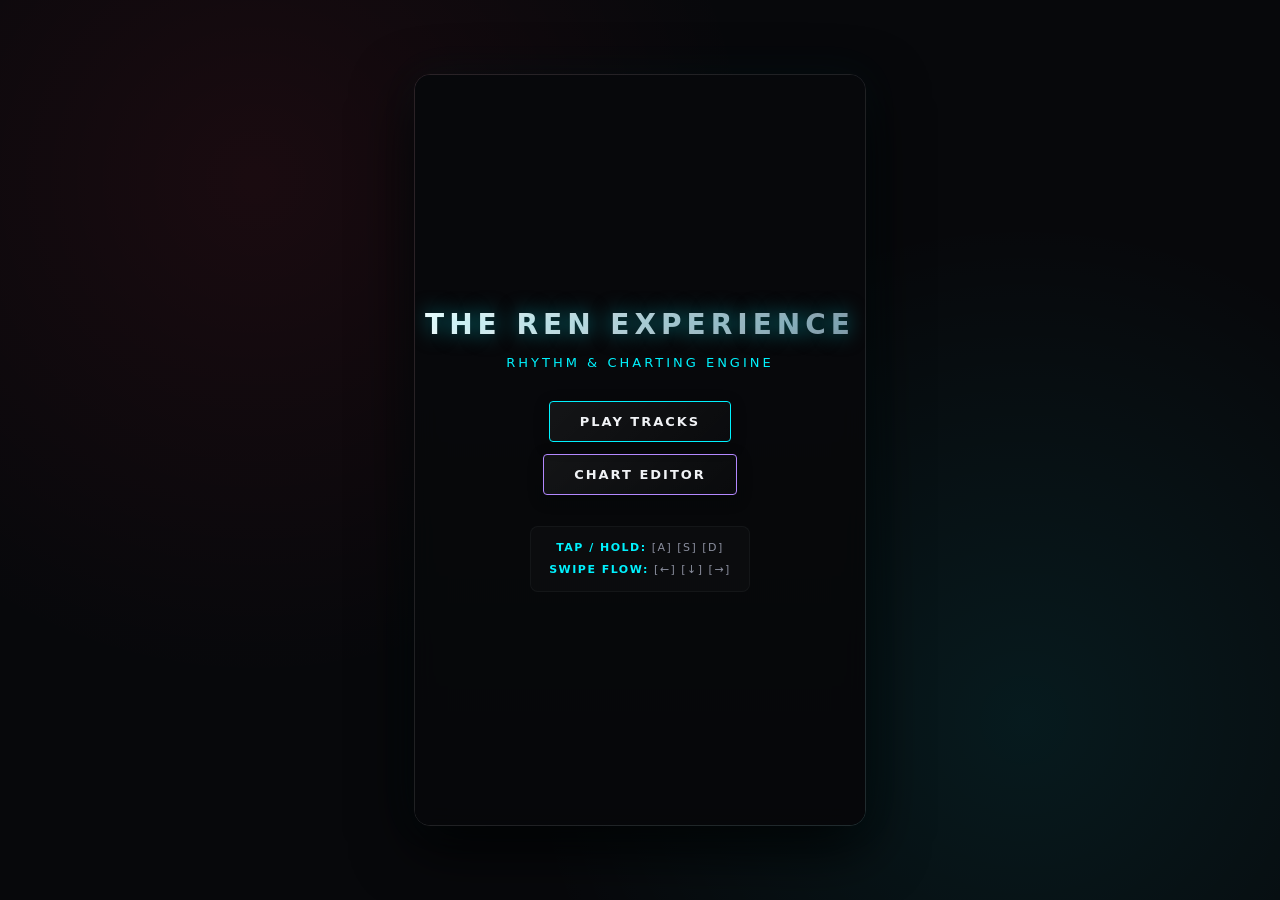
==== commit 5410105e: "Add main menu and song selection overlays" ====
--- a/index.html
+++ b/index.html
@@ -242,4 +242,627 @@
 
         <canvas id="gameCanvas" width="450" height="750"></canvas>
 
-        <div id="
+        <div id="mainMenu" class="overlay">
+            <h1>The REN Experience</h1>
+            <h2>Rhythm & Charting Engine</h2>
+            <button class="btn" onclick="showSongSelect('play')">Play Tracks</button>
+            <button class="btn purple" onclick="showSongSelect('edit')">Chart Editor</button>
+            <div class="controls">
+                <span>TAP / HOLD:</span> [A] [S] [D]<br>
+                <span>SWIPE FLOW:</span> [←] [↓] [→]
+            </div>
+        </div>
+
+        <div id="songSelect" class="overlay hidden">
+            <h1 id="selectTitle">Select Track</h1>
+            <h2 id="selectSubtitle">Choose Track to Play</h2>
+            
+            <div class="song-card" onclick="selectTrack('chalk')">
+                <div>
+                    <h3>Chalk Outlines</h3>
+                    <p>ACOUSTIC / SLOW</p>
+                </div>
+                <button class="btn" style="padding: 6px 12px; font-size: 10px;">SELECT</button>
+            </div>
+            
+            <div class="song-card" onclick="selectTrack('money')">
+                <div>
+                    <h3>Money Game Pt 2</h3>
+                    <p>HIP-HOP / MID</p>
+                </div>
+                <button class="btn" style="padding: 6px 12px; font-size: 10px;">SELECT</button>
+            </div>
+            
+            <button class="btn danger" style="margin-top: 20px;" onclick="showMainMenu()">Back</button>
+        </div>
+
+        <div id="pauseMenu" class="overlay hidden">
+            <h1>Paused</h1>
+            <h2>Take a Breath</h2>
+            <button class="btn" onclick="resumeGame()">Resume</button>
+            <button class="btn danger" onclick="quitToMenu()">Quit</button>
+        </div>
+
+        <div id="resultsMenu" class="overlay hidden">
+            <h1>Track Complete</h1>
+            <h2 id="resultsSongName"></h2>
+            <div style="font-size: 11px; color: var(--text-muted); letter-spacing: 2px; margin-bottom: 4px;">FINAL SCORE</div>
+            <h2 id="finalScore" style="color: var(--text-main); font-size: 36px; font-weight: 900; margin-bottom: 25px;">0</h2>
+            <button class="btn" onclick="showSongSelect('play')">Play Again</button>
+            <button class="btn danger" onclick="showMainMenu()">Main Menu</button>
+        </div>
+
+        <div id="editorOverlay" class="hidden">
+            <div class="editor-row">
+                <span>REC TYPE: <b id="noteTypeDisplay" style="color:var(--accent-cyan)">TAP</b></span>
+                <span>TIME: <b id="editorTimer">0.00s</b></span>
+            </div>
+            <div class="editor-row">
+                <button class="btn" style="padding:4px 8px; font-size:10px;" onclick="toggleEditorNoteType()">Type [T]</button>
+                <button class="btn purple" style="padding:4px 8px; font-size:10px;" onclick="exportBeatmap()">Export JSON</button>
+                <button class="btn danger" style="padding:4px 8px; font-size:10px;" onclick="quitToMenu()">Exit</button>
+            </div>
+            <textarea id="exportArea" readonly placeholder="Exported chart JSON will render here..."></textarea>
+        </div>
+    </div>
+
+    <script>
+        // --- Polyfill for roundRect to prevent browser crashes ---
+        if (!CanvasRenderingContext2D.prototype.roundRect) {
+            CanvasRenderingContext2D.prototype.roundRect = function(x, y, w, h, r) {
+                if (w < 2 * r) r = w / 2;
+                if (h < 2 * r) r = h / 2;
+                this.beginPath();
+                this.moveTo(x + r, y);
+                this.arcTo(x + w, y, x + w, y + h, r);
+                this.arcTo(x + w, y + h, x, y + h, r);
+                this.arcTo(x, y + h, x, y, r);
+                this.arcTo(x, y, x + w, y, r);
+                this.closePath();
+                return this;
+            };
+        }
+
+        const canvas = document.getElementById('gameCanvas');
+        const ctx = canvas.getContext('2d');
+        
+        const laneWidth = canvas.width / 3;
+        const hitLineY = canvas.height - 110;
+        const TRAVEL_TIME = 1.8; // Time in seconds for a note to fall from top to hit line
+
+        // Built-in Deterministic Beatmaps (Time in Seconds)
+        const songBeatmaps = {
+            chalk: [
+                { time: 3.0, lane: 0, type: 'tap' },
+                { time: 3.8, lane: 1, type: 'tap' },
+                { time: 4.5, lane: 2, type: 'hold', duration: 1.2 },
+                { time: 6.2, lane: 0, type: 'swipe' },
+                { time: 7.0, lane: 1, type: 'tap' },
+                { time: 7.8, lane: 2, type: 'swipe' },
+                { time: 8.5, lane: 1, type: 'hold', duration: 1.5 }
+            ],
+            money: [
+                { time: 2.8, lane: 1, type: 'tap' },
+                { time: 3.4, lane: 2, type: 'swipe' },
+                { time: 4.0, lane: 0, type: 'tap' },
+                { time: 4.8, lane: 1, type: 'hold', duration: 1.0 },
+                { time: 6.0, lane: 2, type: 'swipe' }
+            ]
+        };
+
+        // Engine State Variables
+        let gameState = 'MENU';
+        let targetMode = 'play';
+        let activeSongKey = 'chalk';
+        let score = 0;
+        let combo = 0;
+        let notes = [];
+        let particles = [];
+        let hitFeedbacks = [];
+        let activeBeatmapQueue = [];
+        let recordedChart = [];
+        let recordNoteType = 'tap';
+        let gameEnding = false;
+        
+        let currentSongName = "";
+        let audioStartTime = 0;
+        let pauseStartTime = 0;
+        let totalPausedTime = 0;
+        let screenShakeTimer = 0;
+
+        // Audio Synthesizer
+        let audioCtx = null;
+
+        function initAudio() {
+            if (!audioCtx) {
+                audioCtx = new (window.AudioContext || window.webkitAudioContext)();
+            }
+        }
+
+        function playHitSound() {
+            if (!audioCtx) return;
+            let osc = audioCtx.createOscillator();
+            let gain = audioCtx.createGain();
+            osc.connect(gain);
+            gain.connect(audioCtx.destination);
+            osc.frequency.value = 300 + Math.random() * 100;
+            osc.type = 'triangle';
+            gain.gain.setValueAtTime(0.1, audioCtx.currentTime);
+            gain.gain.exponentialRampToValueAtTime(0.001, audioCtx.currentTime + 0.1);
+            osc.start();
+            osc.stop(audioCtx.currentTime + 0.1);
+        }
+
+        function getAudioTime() {
+            if (gameState === 'PLAYING' || gameState === 'EDITING') {
+                return (performance.now() - audioStartTime - totalPausedTime) / 1000;
+            }
+            return 0;
+        }
+
+        // Lanes Configuration
+        const lanes = [
+            { color: '#ff2e4d', glow: 'rgba(255, 46, 77, 0.4)', tapKey: 'a', swipeKey: 'arrowleft', keyPressed: false }, 
+            { color: '#00f2fe', glow: 'rgba(0, 242, 254, 0.4)', tapKey: 's', swipeKey: 'arrowdown', keyPressed: false }, 
+            { color: '#ffbe0b', glow: 'rgba(255, 190, 11, 0.4)', tapKey: 'd', swipeKey: 'arrowright', keyPressed: false }
+        ];
+
+        const laneXPositions = [0, laneWidth, laneWidth * 2];
+
+        function triggerScreenShake(duration = 8) {
+            screenShakeTimer = duration;
+        }
+
+        function createParticles(x, y, color) {
+            for (let i = 0; i < 10; i++) {
+                particles.push({
+                    x: x, y: y,
+                    vx: (Math.random() - 0.5) * 8,
+                    vy: (Math.random() - 0.5) * 8,
+                    radius: Math.random() * 3 + 2,
+                    color: color, alpha: 1,
+                    life: 0.9 + Math.random() * 0.05
+                });
+            }
+        }
+
+        function triggerHitFeedback(text, laneIndex, color) {
+            hitFeedbacks.push({
+                text: text,
+                x: laneXPositions[laneIndex] + laneWidth / 2,
+                y: hitLineY - 20,
+                alpha: 1,
+                color: color
+            });
+        }
+
+        // Beatmap Spawning Engine
+        function updateBeatmapSpawner(currentTimeSeconds) {
+            while (activeBeatmapQueue.length > 0 && activeBeatmapQueue[0].time <= currentTimeSeconds + TRAVEL_TIME) {
+                let noteData = activeBeatmapQueue.shift();
+                notes.push({
+                    lane: noteData.lane,
+                    x: laneXPositions[noteData.lane],
+                    hitTime: noteData.time, // Exact time it should be hit
+                    width: laneWidth,
+                    height: 24,
+                    type: noteData.type,
+                    hit: false,
+                    missed: false,
+                    holding: false,
+                    duration: noteData.duration ? noteData.duration : 0
+                });
+            }
+        }
+
+        // Flow Navigation
+        function showMainMenu() {
+            hideAllOverlays();
+            document.getElementById('mainMenu').classList.remove('hidden');
+            gameState = 'MENU';
+        }
+        
+        function showSongSelect(mode) {
+            targetMode = mode;
+            hideAllOverlays();
+            document.getElementById('songSelect').classList.remove('hidden');
+            document.getElementById('selectTitle').innerText = mode === 'edit' ? "Chart Editor" : "Select Track";
+            document.getElementById('selectSubtitle').innerText = mode === 'edit' ? "Choose Track to Chart" : "Choose Track to Play";
+            gameState = 'MENU';
+        }
+
+        function selectTrack(key) {
+            initAudio();
+            activeSongKey = key;
+            currentSongName = key === 'chalk' ? 'Chalk Outlines' : 'Money Game Pt 2';
+            
+            if (targetMode === 'edit') {
+                startChartEditor();
+            } else {
+                startPlayGame();
+            }
+        }
+        
+        function startPlayGame() {
+            score = 0;
+            combo = 0;
+            notes = [];
+            particles = [];
+            hitFeedbacks = [];
+            gameEnding = false;
+            totalPausedTime = 0;
+            activeBeatmapQueue = JSON.parse(JSON.stringify(songBeatmaps[activeSongKey]));
+            
+            hideAllOverlays();
+            document.getElementById('hud').classList.remove('hidden');
+            document.getElementById('pauseBtn').classList.remove('hidden');
+            
+            audioStartTime = performance.now();
+            gameState = 'PLAYING';
+            updateUI();
+        }
+
+        function startChartEditor() {
+            notes = [];
+            recordedChart = [];
+            totalPausedTime = 0;
+            hideAllOverlays();
+            document.getElementById('editorOverlay').classList.remove('hidden');
+            
+            audioStartTime = performance.now();
+            gameState = 'EDITING';
+        }
+
+        function toggleEditorNoteType() {
+            const types = ['tap', 'hold', 'swipe'];
+            let idx = (types.indexOf(recordNoteType) + 1) % types.length;
+            recordNoteType = types[idx];
+            document.getElementById('noteTypeDisplay').innerText = recordNoteType.toUpperCase();
+        }
+
+        function recordEditorNote(laneIndex) {
+            if (gameState !== 'EDITING') return;
+            let timeStamp = parseFloat(getAudioTime().toFixed(2));
+            let noteObj = { time: timeStamp, lane: laneIndex, type: recordNoteType };
+            if (recordNoteType === 'hold') noteObj.duration = 1.0;
+            
+            recordedChart.push(noteObj);
+            triggerHitFeedback('RECORDED', laneIndex, '#b388ff');
+            createParticles(laneXPositions[laneIndex] + laneWidth / 2, hitLineY, '#b388ff');
+            playHitSound();
+        }
+
+        function exportBeatmap() {
+            let jsonString = JSON.stringify(recordedChart, null, 2);
+            document.getElementById('exportArea').value = jsonString;
+        }
+        
+        function pauseGame() {
+            if (gameState !== 'PLAYING') return;
+            gameState = 'PAUSED';
+            pauseStartTime = performance.now();
+            hideAllOverlays();
+            document.getElementById('pauseMenu').classList.remove('hidden');
+        }
+        
+        function resumeGame() {
+            if (gameState !== 'PAUSED') return;
+            totalPausedTime += performance.now() - pauseStartTime;
+            gameState = 'PLAYING';
+            hideAllOverlays();
+        }
+        
+        function quitToMenu() {
+            gameState = 'MENU';
+            document.getElementById('hud').classList.add('hidden');
+            document.getElementById('pauseBtn').classList.add('hidden');
+            document.getElementById('editorOverlay').classList.add('hidden');
+            showSongSelect(targetMode);
+        }
+        
+        function endGame() {
+            gameState = 'MENU';
+            gameEnding = false;
+            document.getElementById('hud').classList.add('hidden');
+            document.getElementById('pauseBtn').classList.add('hidden');
+            document.getElementById('resultsSongName').innerText = currentSongName;
+            document.getElementById('finalScore').innerText = score.toLocaleString();
+            hideAllOverlays();
+            document.getElementById('resultsMenu').classList.remove('hidden');
+        }
+
+        function hideAllOverlays() {
+            document.querySelectorAll('.overlay').forEach(el => el.classList.add('hidden'));
+            document.getElementById('editorOverlay').classList.add('hidden');
+        }
+
+        document.getElementById('pauseBtn').addEventListener('click', pauseGame);
+
+        // Controls & Input Listener
+        document.addEventListener('keydown', (e) => {
+            let key = e.key.toLowerCase();
+
+            if (gameState === 'EDITING') {
+                if (key === 't') toggleEditorNoteType();
+                if (key === 'a') recordEditorNote(0);
+                if (key === 's') recordEditorNote(1);
+                if (key === 'd') recordEditorNote(2);
+                return;
+            }
+
+            if (gameState !== 'PLAYING') return;
+            
+            for (let i = 0; i < lanes.length; i++) {
+                if (key === lanes[i].tapKey && !lanes[i].keyPressed) {
+                    lanes[i].keyPressed = true;
+                    checkHit(i, 'tap');
+                }
+                if (key === lanes[i].swipeKey) {
+                    checkHit(i, 'swipe');
+                }
+            }
+            if (e.key === 'Escape') pauseGame();
+        });
+
+        document.addEventListener('keyup', (e) => {
+            let key = e.key.toLowerCase();
+            for (let i = 0; i < lanes.length; i++) {
+                if (key === lanes[i].tapKey) {
+                    lanes[i].keyPressed = false;
+                    for (let n of notes) {
+                        if (n.lane === i && n.type === 'hold' && n.holding) {
+                            let tailEndHitTime = n.hitTime + n.duration;
+                            if (getAudioTime() < tailEndHitTime) {
+                                n.missed = true;
+                                combo = 0;
+                                triggerHitFeedback('MISS', i, '#ff2e4d');
+                                triggerScreenShake(10);
+                                updateUI();
+                            }
+                            n.holding = false;
+                        }
+                    }
+                }
+            }
+        });
+
+        function checkHit(laneIndex, inputType) {
+            let currentTime = getAudioTime();
+            for (let i = 0; i < notes.length; i++) {
+                let n = notes[i];
+                if (n.lane === laneIndex && !n.hit && !n.missed) {
+                    // Check if we are tapping within 0.5 seconds of the target hit time
+                    let timeDiff = Math.abs(currentTime - n.hitTime);
+                    if (timeDiff < 0.5) {
+                        if (inputType === 'tap' && (n.type === 'tap' || n.type === 'hold')) {
+                            if (n.type === 'hold') {
+                                n.holding = true;
+                                playHitSound();
+                            } else {
+                                n.hit = true;
+                                registerHit(laneIndex, timeDiff);
+                            }
+                            return;
+                        }
+                        if (inputType === 'swipe' && n.type === 'swipe') {
+                            n.hit = true;
+                            registerHit(laneIndex, timeDiff);
+                            return;
+                        }
+                    }
+                }
+            }
+        }
+
+        function registerHit(laneIndex, timeDiff) {
+            let evalText = 'PERFECT';
+            let color = '#00f2fe';
+            let baseScore = 100;
+
+            if (timeDiff > 0.2) {
+                evalText = 'GREAT';
+                color = '#ffbe0b';
+                baseScore = 50;
+            }
+
+            createParticles(laneXPositions[laneIndex] + laneWidth / 2, hitLineY, lanes[laneIndex].color);
+            triggerHitFeedback(evalText, laneIndex, color);
+            addScore(baseScore);
+            playHitSound();
+        }
+
+        function addScore(points = 100) {
+            combo++;
+            score += points * (1 + Math.floor(combo / 10) * 0.5);
+            updateUI();
+        }
+
+        function updateUI() {
+            document.getElementById('scoreDisplay').innerText = score.toLocaleString();
+            document.getElementById('comboDisplay').innerText = combo > 1 ? combo + " COMBO" : "";
+        }
+
+        // Master Game & Rendering Loop
+        function update() {
+            let currentTime = getAudioTime();
+
+            if (gameState === 'EDITING') {
+                document.getElementById('editorTimer').innerText = currentTime.toFixed(2) + "s";
+            }
+
+            if (gameState === 'PLAYING') {
+                updateBeatmapSpawner(currentTime);
+                if (activeBeatmapQueue.length === 0 && notes.length === 0 && !gameEnding) {
+                    gameEnding = true;
+                    setTimeout(endGame, 1000);
+                }
+            }
+
+            ctx.clearRect(0, 0, canvas.width, canvas.height);
+
+            // Apply Screen Shake Matrix
+            ctx.save();
+            if (screenShakeTimer > 0) {
+                let dx = (Math.random() - 0.5) * 8;
+                let dy = (Math.random() - 0.5) * 8;
+                ctx.translate(dx, dy);
+                screenShakeTimer--;
+            }
+
+            // Draw Lanes & Target Tracks
+            for (let i = 0; i < lanes.length; i++) {
+                let x = laneXPositions[i];
+
+                ctx.strokeStyle = 'rgba(255, 255, 255, 0.05)';
+                ctx.lineWidth = 1;
+                ctx.beginPath();
+                ctx.moveTo(x, 0); ctx.lineTo(x, canvas.height);
+                ctx.stroke();
+
+                if (lanes[i].keyPressed) {
+                    let grad = ctx.createLinearGradient(0, hitLineY - 150, 0, hitLineY + 50);
+                    grad.addColorStop(0, 'transparent');
+                    grad.addColorStop(1, lanes[i].glow);
+                    ctx.fillStyle = grad;
+                    ctx.fillRect(x, hitLineY - 150, laneWidth, 200);
+                }
+
+                ctx.beginPath();
+                ctx.arc(x + laneWidth / 2, hitLineY, 26, 0, 2 * Math.PI);
+                ctx.lineWidth = lanes[i].keyPressed ? 4 : 2;
+                ctx.strokeStyle = lanes[i].keyPressed ? lanes[i].color : 'rgba(255, 255, 255, 0.2)';
+                ctx.stroke();
+            }
+
+            // Hit Target Line
+            ctx.strokeStyle = 'rgba(255, 255, 255, 0.15)';
+            ctx.lineWidth = 2;
+            ctx.beginPath();
+            ctx.moveTo(0, hitLineY); ctx.lineTo(canvas.width, hitLineY);
+            ctx.stroke();
+
+            // Notes Processing Loop
+            for (let i = notes.length - 1; i >= 0; i--) {
+                let n = notes[i];
+                
+                // Calculate exact Y position based on Song Time (Framerate Independent!)
+                let timeUntilHit = n.hitTime - currentTime;
+                n.y = hitLineY - (timeUntilHit / TRAVEL_TIME) * (hitLineY + 40);
+
+                let currentLane = lanes[n.lane];
+                let currentX = laneXPositions[n.lane];
+
+                // Hold Note Logic
+                if (n.holding) {
+                    let tailEndHitTime = n.hitTime + n.duration;
+                    if (currentTime >= tailEndHitTime) {
+                        n.hit = true;
+                        n.holding = false;
+                        registerHit(n.lane, 0);
+                    } else {
+                        if (Math.random() > 0.7) {
+                            createParticles(currentX + laneWidth / 2, hitLineY, currentLane.color);
+                        }
+                    }
+                }
+
+                if (!n.hit && !n.missed) {
+                    ctx.shadowColor = currentLane.color;
+                    ctx.shadowBlur = 10;
+
+                    if (n.type === 'tap') {
+                        ctx.fillStyle = currentLane.color;
+                        ctx.beginPath();
+                        ctx.roundRect(currentX + 18, n.y, n.width - 36, n.height, 12);
+                        ctx.fill();
+                    } 
+                    else if (n.type === 'swipe') {
+                        ctx.fillStyle = '#b388ff';
+                        let cx = currentX + laneWidth / 2;
+                        let cy = n.y + n.height / 2;
+                        ctx.beginPath();
+                        ctx.moveTo(cx - 25, cy);
+                        ctx.lineTo(cx + 5, cy - 10);
+                        ctx.lineTo(cx + 5, cy + 10);
+                        ctx.closePath();
+                        ctx.fill();
+                    } 
+                    else if (n.type === 'hold') {
+                        let tailEndHitTime = n.hitTime + n.duration;
+                        let tailY = hitLineY - ((tailEndHitTime - currentTime) / TRAVEL_TIME) * (hitLineY + 40);
+                        
+                        let tailHeight = n.y - tailY;
+                        if (tailHeight > 0) {
+                            let trailGrad = ctx.createLinearGradient(0, tailY, 0, n.y);
+                            trailGrad.addColorStop(0, 'transparent');
+                            trailGrad.addColorStop(1, currentLane.color + '66');
+                            ctx.fillStyle = trailGrad;
+                            ctx.fillRect(currentX + 28, tailY, n.width - 56, tailHeight);
+                        }
+
+                        ctx.fillStyle = currentLane.color;
+                        ctx.beginPath();
+                        ctx.roundRect(currentX + 18, n.y, n.width - 36, n.height, 12);
+                        ctx.fill();
+                    }
+                    ctx.shadowBlur = 0;
+                }
+
+                // Miss Bounds
+                if (n.y > canvas.height + 20 && !n.hit && !n.missed) {
+                    n.missed = true;
+                    combo = 0;
+                    triggerHitFeedback('MISS', n.lane, '#ff2e4d');
+                    triggerScreenShake(10);
+                    updateUI();
+                }
+
+                if (n.hit || n.missed) {
+                    notes.splice(i, 1);
+                }
+            }
+
+            // Render Particle Engine
+            for (let i = particles.length - 1; i >= 0; i--) {
+                let p = particles[i];
+                p.x += p.vx; p.y += p.vy; p.alpha *= p.life;
+                ctx.save();
+                ctx.globalAlpha = p.alpha;
+                ctx.fillStyle = p.color;
+                ctx.beginPath();
+                ctx.arc(p.x, p.y, p.radius, 0, Math.PI * 2);
+                ctx.fill();
+                ctx.restore();
+                if (p.alpha < 0.05) particles.splice(i, 1);
+            }
+
+            // Render Text Feedbacks
+            for (let i = hitFeedbacks.length - 1; i >= 0; i--) {
+                let h = hitFeedbacks[i];
+                h.y -= 1; h.alpha -= 0.03;
+                ctx.save();
+                ctx.globalAlpha = Math.max(0, h.alpha);
+                ctx.font = '900 15px system-ui';
+                ctx.fillStyle = h.color;
+                ctx.textAlign = 'center';
+                ctx.fillText(h.text, h.x, h.y);
+                ctx.restore();
+                if (h.alpha <= 0) hitFeedbacks.splice(i, 1);
+            }
+
+            ctx.restore();
+        }
+
+        function gameLoop() {
+            if (gameState === 'PLAYING' || gameState === 'EDITING') {
+                update();
+            }
+            requestAnimationFrame(gameLoop);
+        }
+
+        // Launch Engine
+        showMainMenu();
+        requestAnimationFrame(gameLoop);
+    </script>
+</body>
+</html>
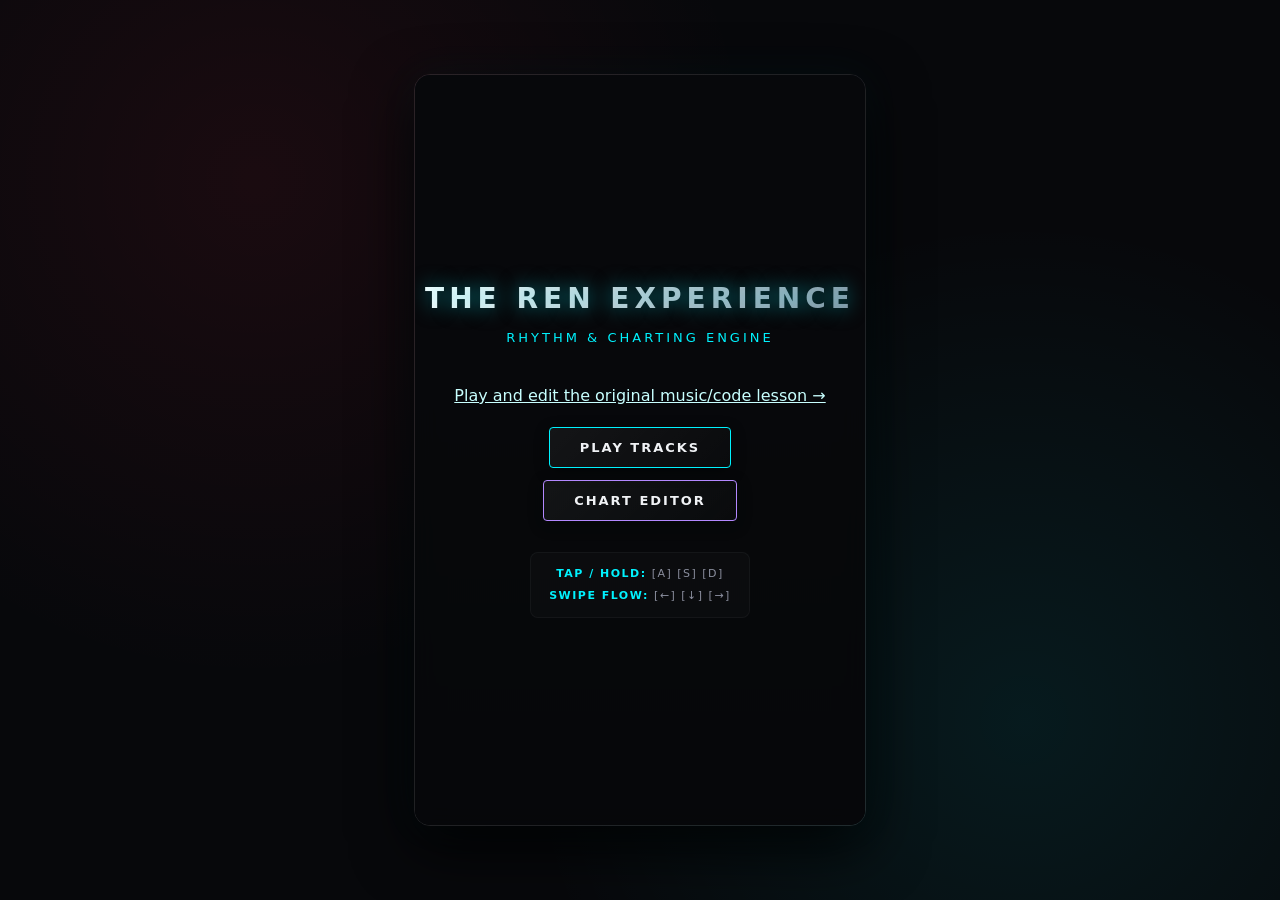
==== commit 37e6fe5b: "Add an original music/code exercise with untimed practice and local chart exchange" ====
--- a/index.html
+++ b/index.html
@@ -4,6 +4,17 @@
     <meta charset="UTF-8">
     <meta name="viewport" content="width=device-width, initial-scale=1.0">
     <title>The REN Experience - Engine & Chart Editor</title>
+    <meta name="description" content="A fan-made rhythm-game engine and chart editor concept inspired by Ren's music.">
+    <meta property="og:title" content="The REN Experience — Engine & Chart Editor">
+    <meta property="og:description" content="A fan-made rhythm-game engine and chart editor concept inspired by Ren's music.">
+    <meta property="og:type" content="website">
+    <meta property="og:url" content="https://ibloud.github.io/ren-tap-tap-revenge/">
+    <meta property="og:image" content="https://ibloud.github.io/ren-tap-tap-revenge/assets/social-preview.png">
+    <meta property="og:image:width" content="1280">
+    <meta property="og:image:height" content="640">
+    <meta property="og:image:alt" content="The REN Experience rhythm-game project artwork">
+    <meta name="twitter:card" content="summary_large_image">
+    <meta name="twitter:image" content="https://ibloud.github.io/ren-tap-tap-revenge/assets/social-preview.png">
     <style>
         :root {
             --bg-dark: #07080b;
@@ -40,8 +51,10 @@
 
         #gameContainer {
             position: relative;
-            width: 450px;
-            height: 750px;
+            width: min(450px, calc(100vw - 24px), calc((100vh - 24px) * 0.6));
+            aspect-ratio: 3 / 5;
+            height: auto;
+            max-height: calc(100vh - 24px);
             border-radius: 16px;
             overflow: hidden;
             box-shadow: 0 20px 60px rgba(0, 0, 0, 0.9), 0 0 40px rgba(0, 242, 254, 0.05);
@@ -52,6 +65,9 @@
             background: linear-gradient(180deg, #0d0f17 0%, #050608 100%);
             margin: 0 auto;
             display: block;
+            width: 100%;
+            height: 100%;
+            touch-action: none;
         }
         
         .overlay {
@@ -245,6 +261,7 @@
         <div id="mainMenu" class="overlay">
             <h1>The REN Experience</h1>
             <h2>Rhythm & Charting Engine</h2>
+            <p><a href="lesson.html" style="color:#c8ffff">Play and edit the original music/code lesson →</a></p>
             <button class="btn" onclick="showSongSelect('play')">Play Tracks</button>
             <button class="btn purple" onclick="showSongSelect('edit')">Chart Editor</button>
             <div class="controls">
@@ -450,6 +467,7 @@
                     hit: false,
                     missed: false,
                     holding: false,
+                    holdStarted: false,
                     duration: noteData.duration ? noteData.duration : 0
                 });
             }
@@ -578,6 +596,44 @@
 
         document.getElementById('pauseBtn').addEventListener('click', pauseGame);
 
+        // Pointer/touch controls. The playfield maps directly to the three lanes,
+        // while a horizontal swipe can trigger the adjacent lane's swipe note.
+        let pointerStart = null;
+        function getLaneFromPointer(event) {
+            const rect = canvas.getBoundingClientRect();
+            const x = event.clientX - rect.left;
+            return Math.max(0, Math.min(lanes.length - 1, Math.floor((x / rect.width) * lanes.length)));
+        }
+        canvas.addEventListener('pointerdown', (event) => {
+            if (gameState !== 'PLAYING') return;
+            event.preventDefault();
+            canvas.setPointerCapture?.(event.pointerId);
+            pointerStart = { x: event.clientX, y: event.clientY, lane: getLaneFromPointer(event) };
+            lanes[pointerStart.lane].keyPressed = true;
+            checkHit(pointerStart.lane, 'tap');
+        });
+        canvas.addEventListener('pointerup', (event) => {
+            if (gameState !== 'PLAYING' || !pointerStart) return;
+            event.preventDefault();
+            const start = pointerStart;
+            const endLane = getLaneFromPointer(event);
+            const dx = event.clientX - start.x;
+            const dy = event.clientY - start.y;
+            const distance = Math.hypot(dx, dy);
+            lanes[start.lane].keyPressed = false;
+            if (distance >= 24) {
+                const swipeLane = Math.abs(dx) >= Math.abs(dy)
+                    ? Math.max(0, Math.min(lanes.length - 1, start.lane + (dx > 0 ? 1 : -1)))
+                    : endLane;
+                checkHit(swipeLane, 'swipe');
+            }
+            pointerStart = null;
+        });
+        canvas.addEventListener('pointercancel', () => {
+            if (pointerStart) lanes[pointerStart.lane].keyPressed = false;
+            pointerStart = null;
+        });
+
         // Controls & Input Listener
         document.addEventListener('keydown', (e) => {
             let key = e.key.toLowerCase();
@@ -612,12 +668,17 @@
                     for (let n of notes) {
                         if (n.lane === i && n.type === 'hold' && n.holding) {
                             let tailEndHitTime = n.hitTime + n.duration;
-                            if (getAudioTime() < tailEndHitTime) {
+                            const releaseTime = getAudioTime();
+                            // Tail completion wins at the boundary; only an early release misses.
+                            if (releaseTime < tailEndHitTime) {
                                 n.missed = true;
                                 combo = 0;
                                 triggerHitFeedback('MISS', i, '#ff2e4d');
                                 triggerScreenShake(10);
                                 updateUI();
+                            } else if (!n.hit) {
+                                n.hit = true;
+                                registerHit(i, 0);
                             }
                             n.holding = false;
                         }
@@ -636,7 +697,9 @@
                     if (timeDiff < 0.5) {
                         if (inputType === 'tap' && (n.type === 'tap' || n.type === 'hold')) {
                             if (n.type === 'hold') {
+                                if (n.holding || n.holdStarted) return;
                                 n.holding = true;
+                                n.holdStarted = true;
                                 playHitSound();
                             } else {
                                 n.hit = true;
@@ -866,3 +929,4 @@
     </script>
 </body>
 </html>
+
